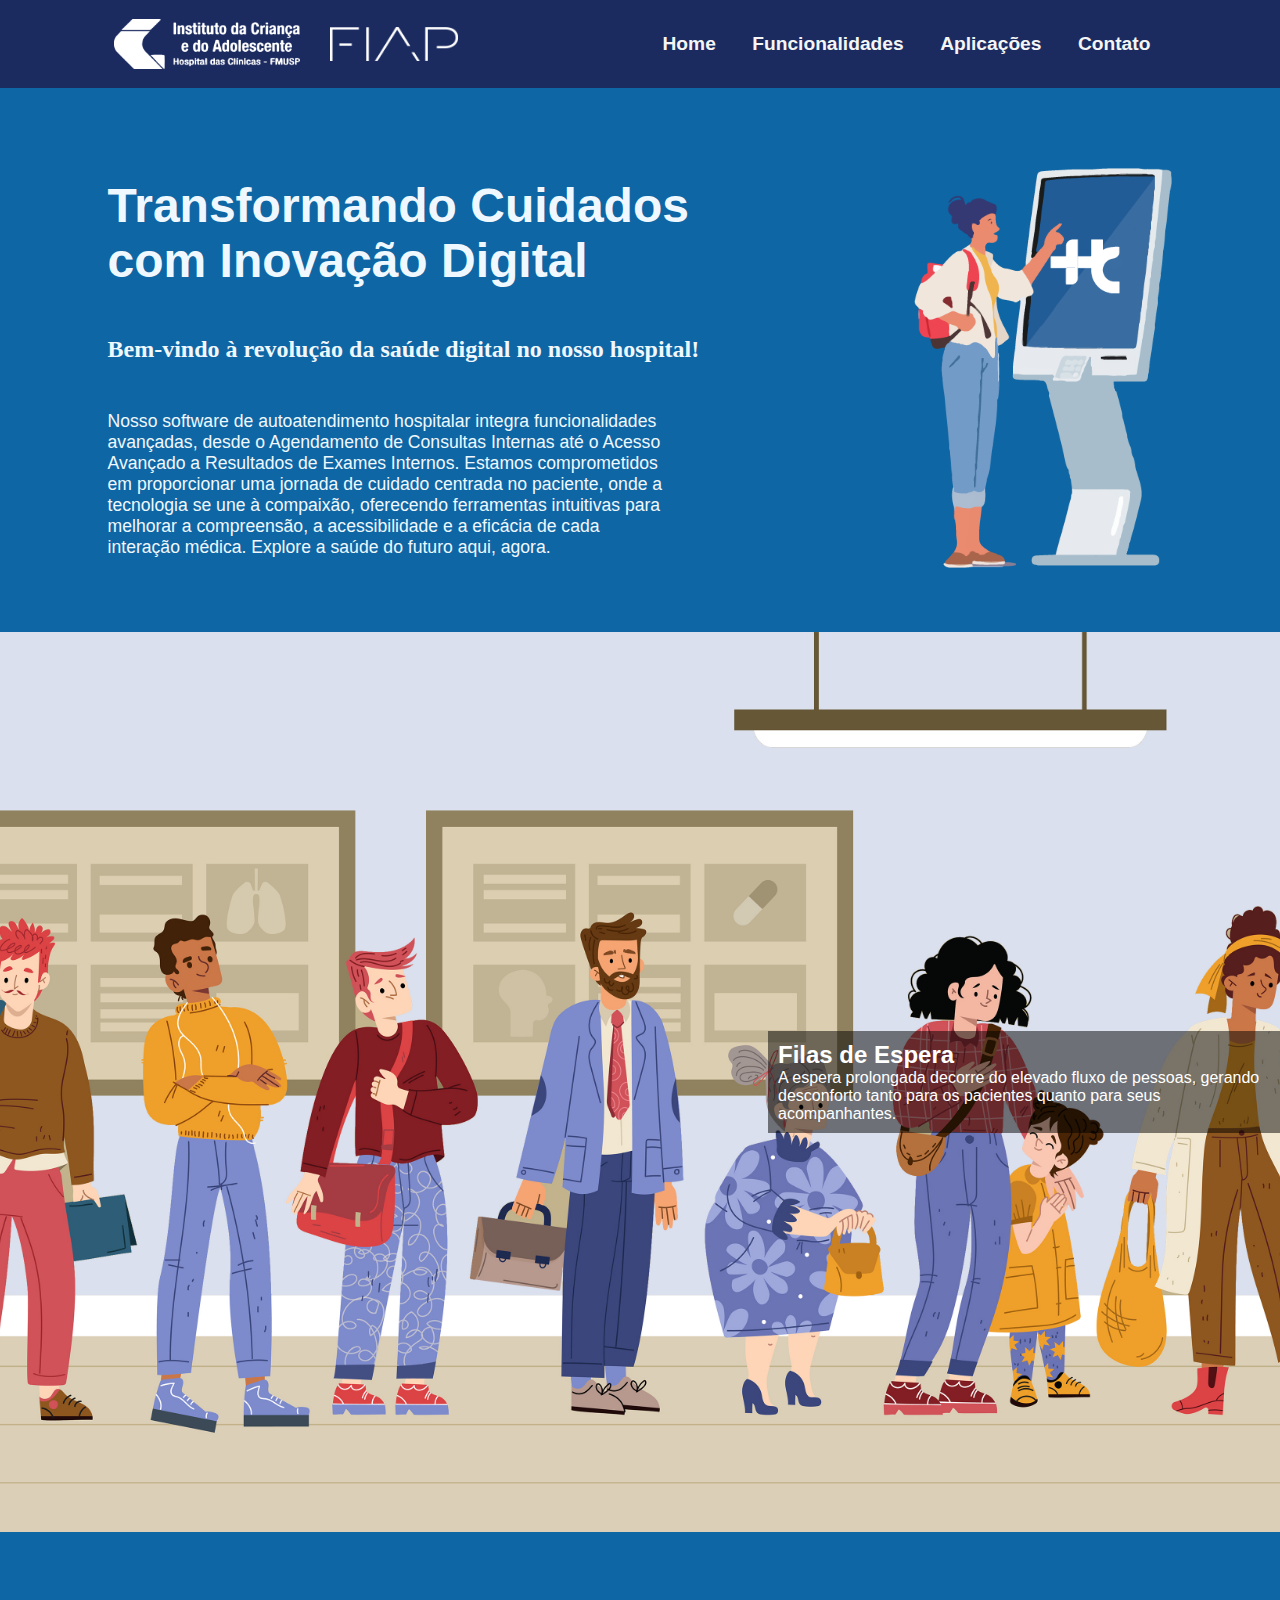
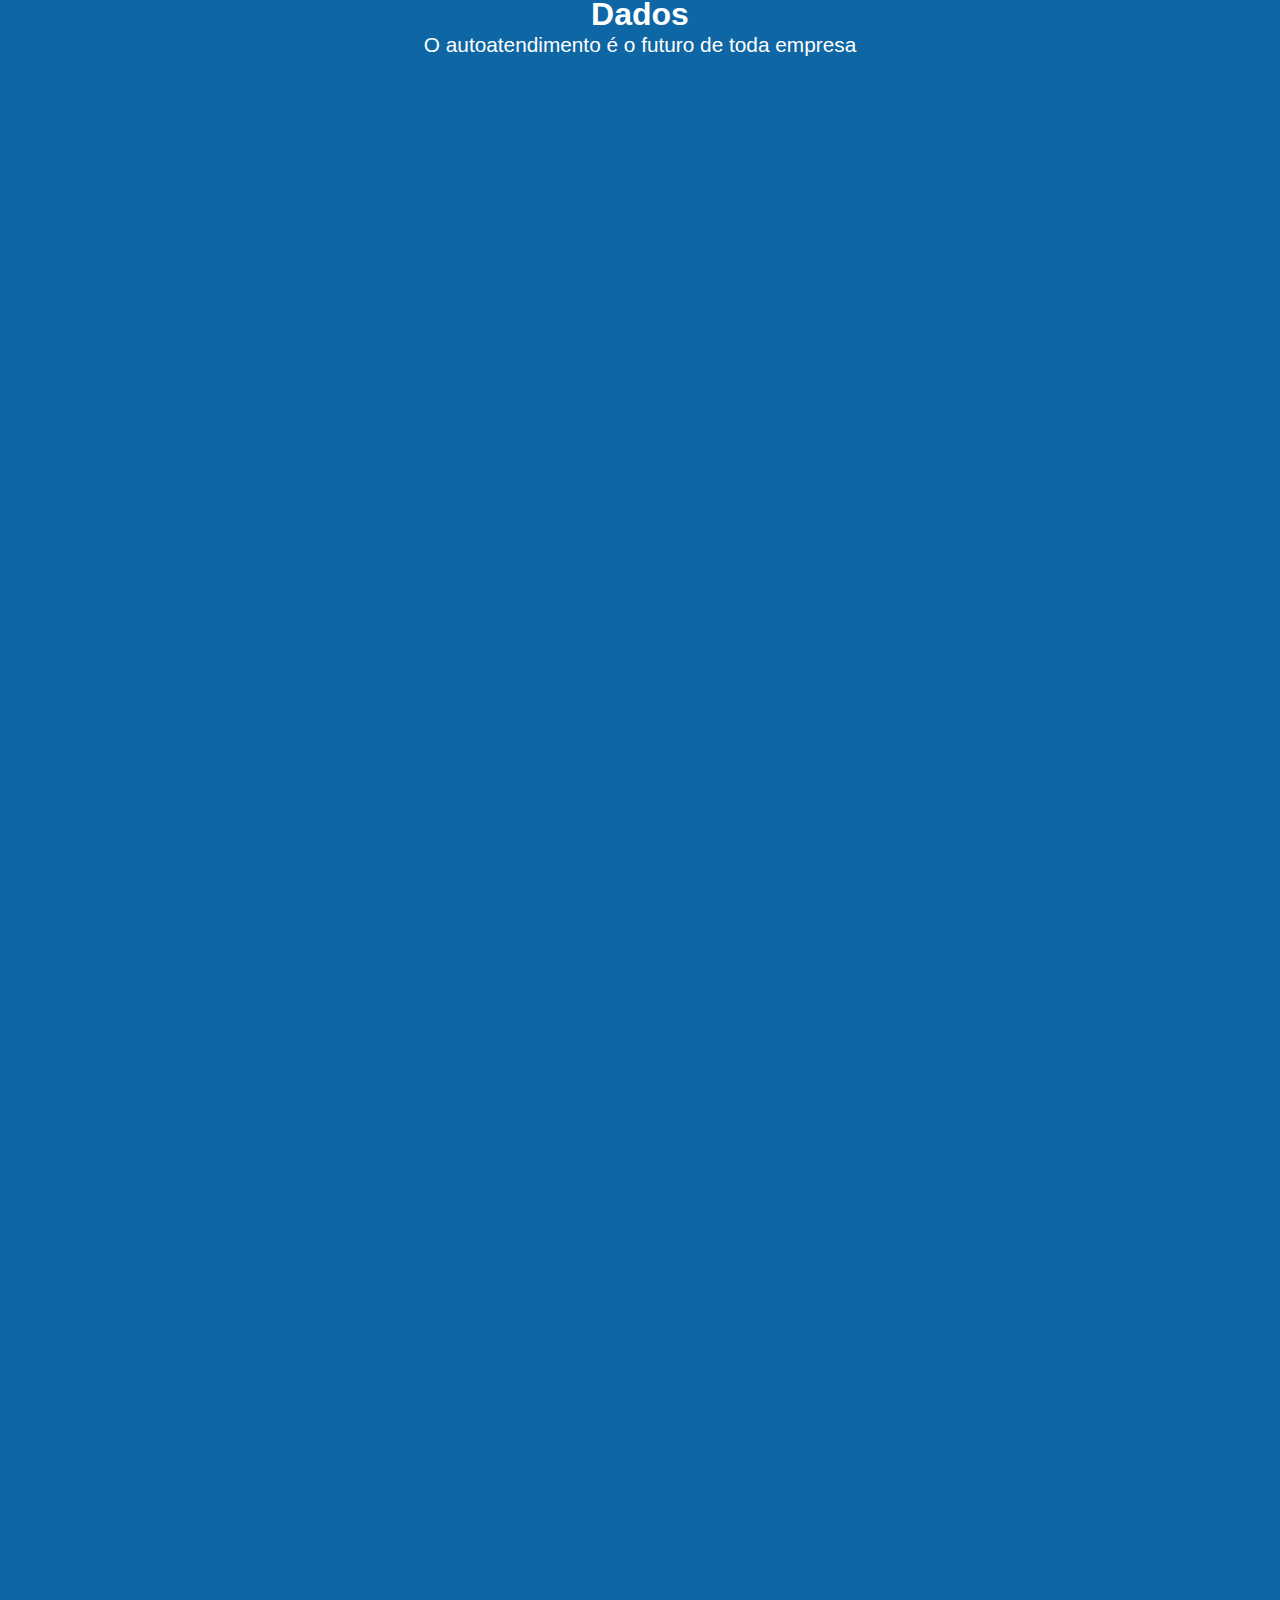
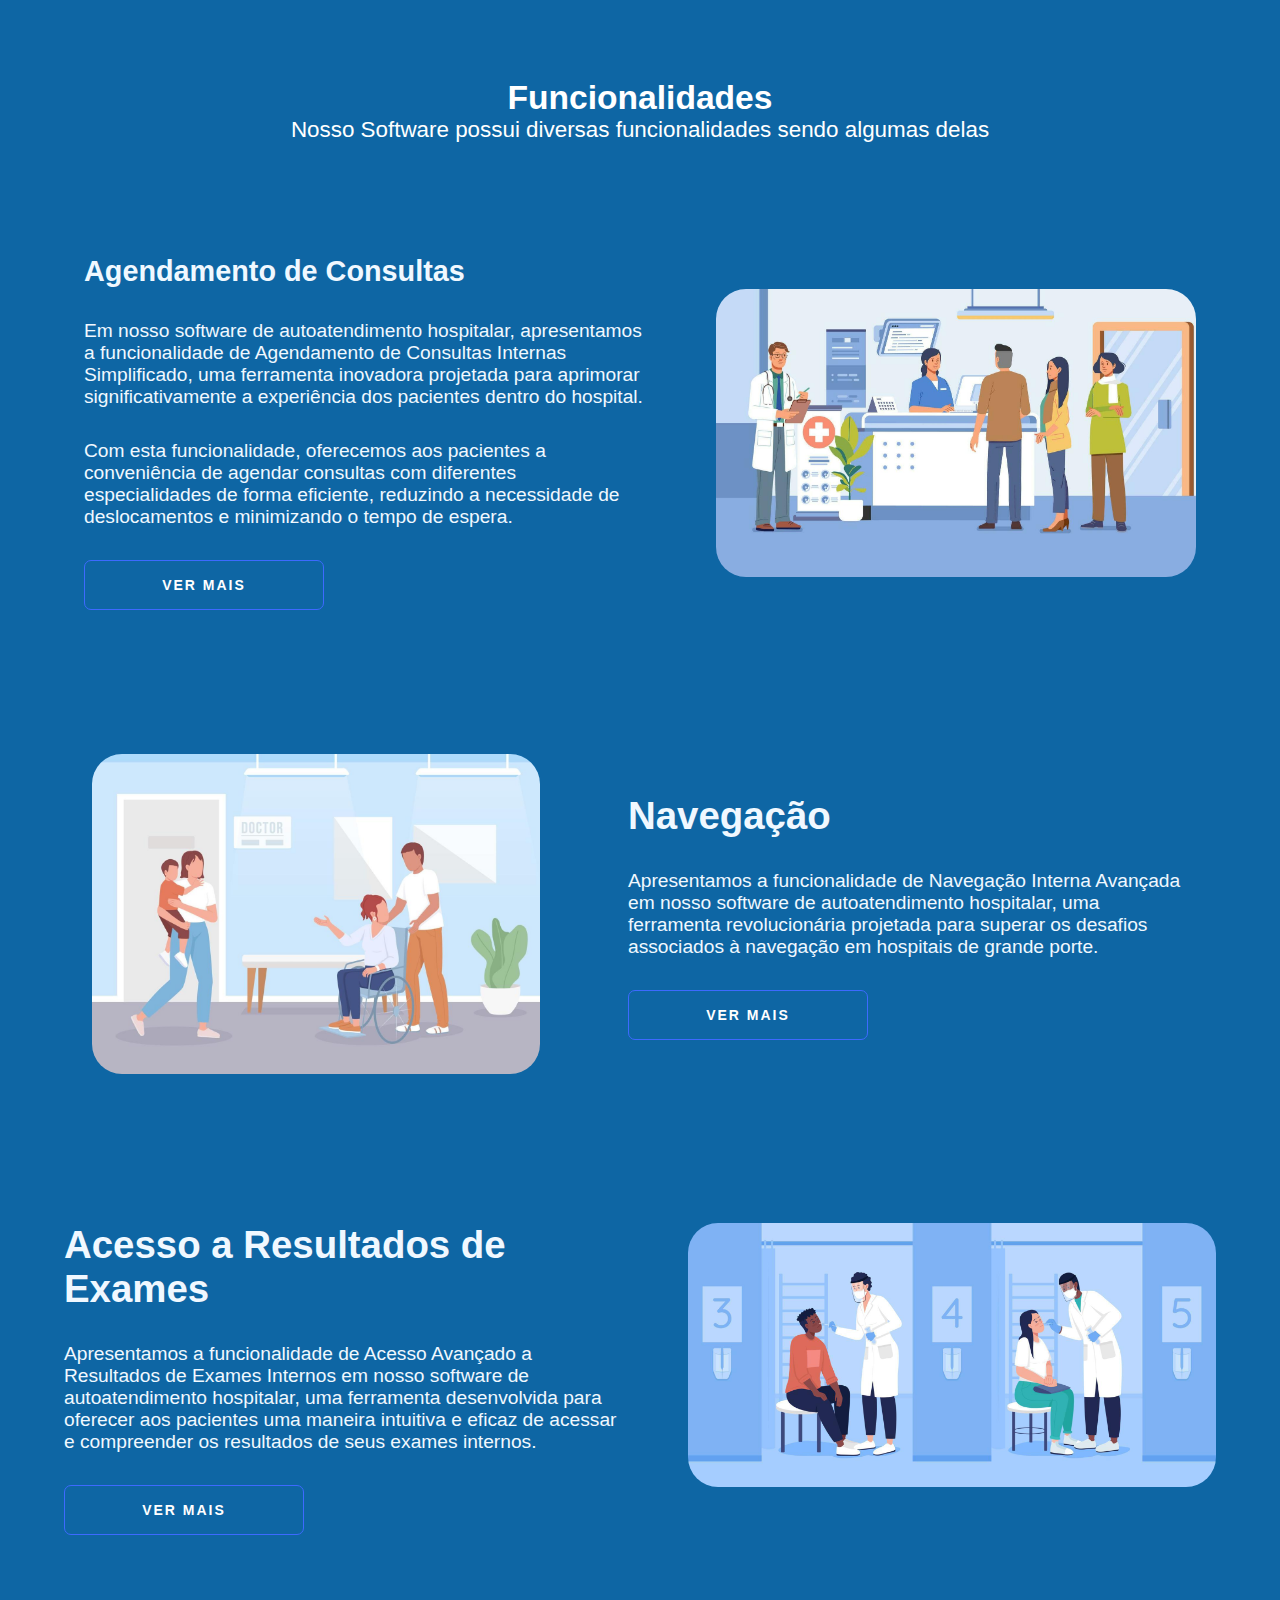
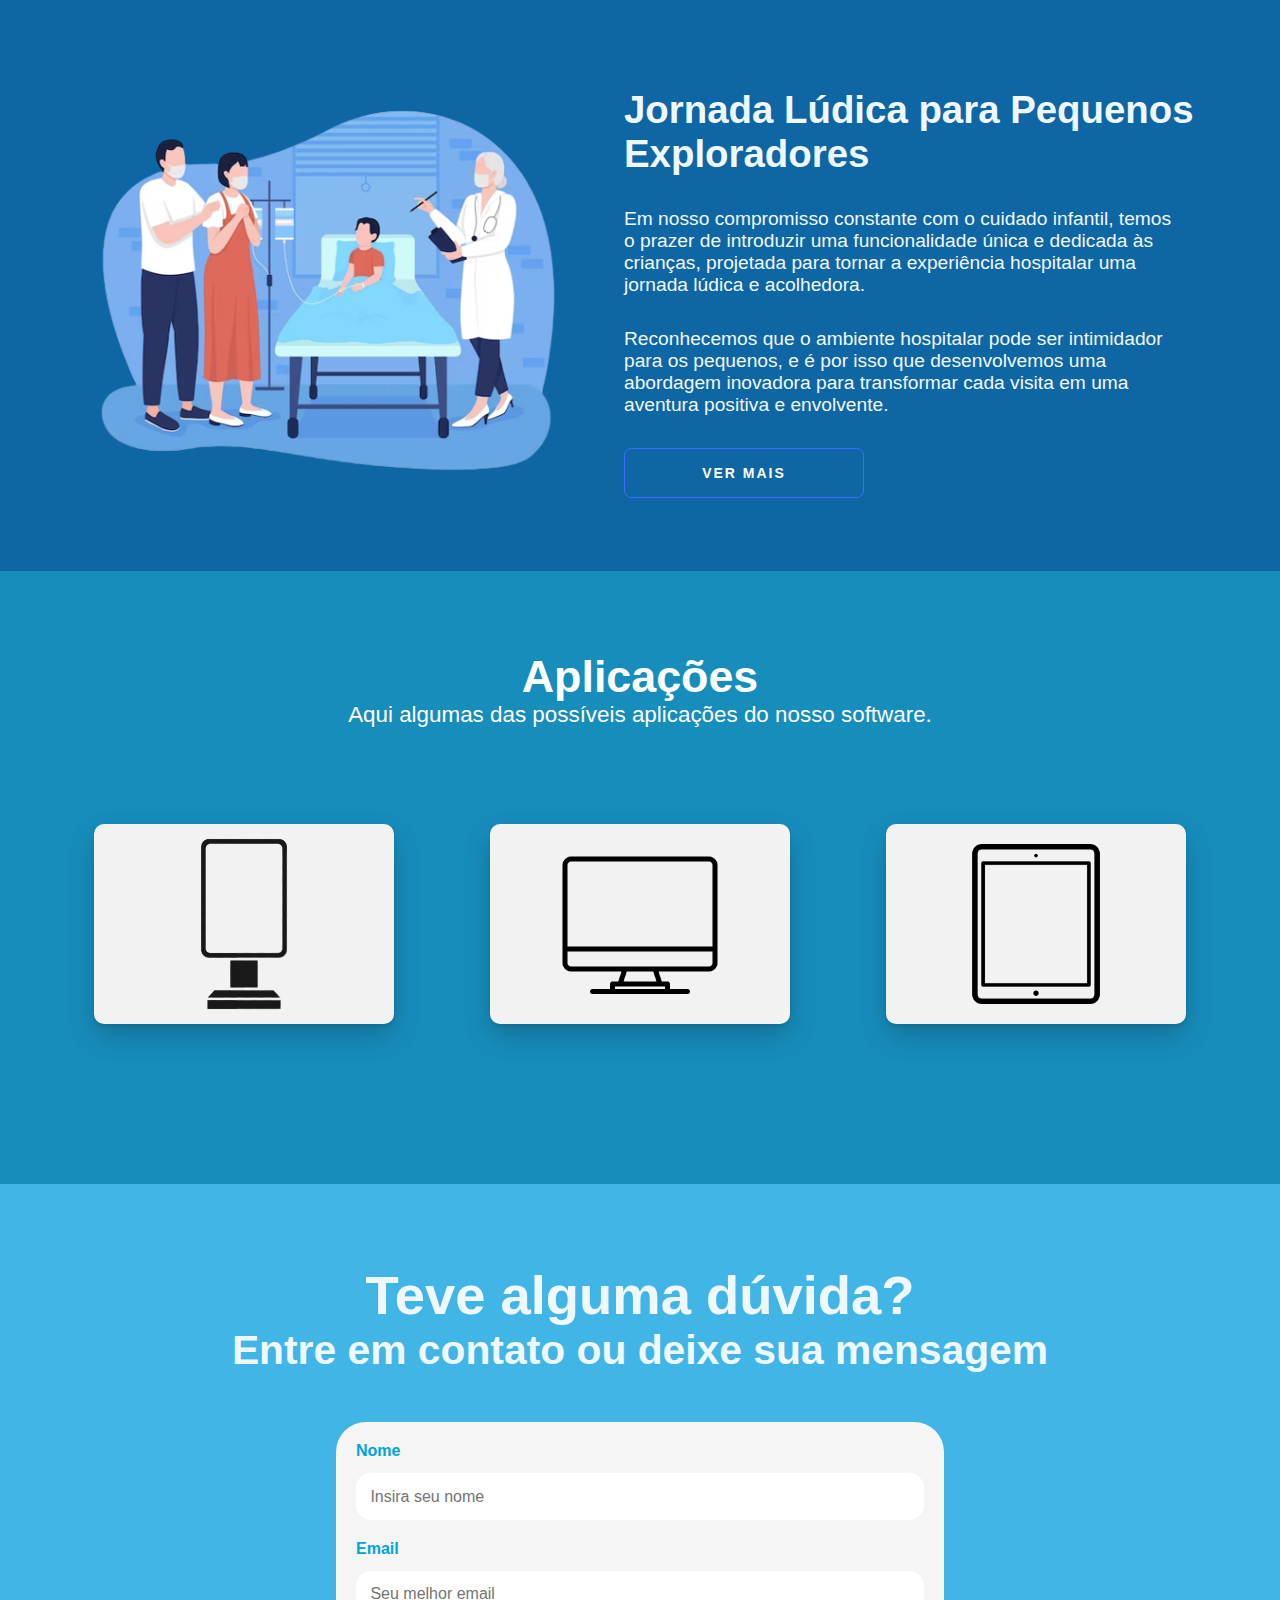
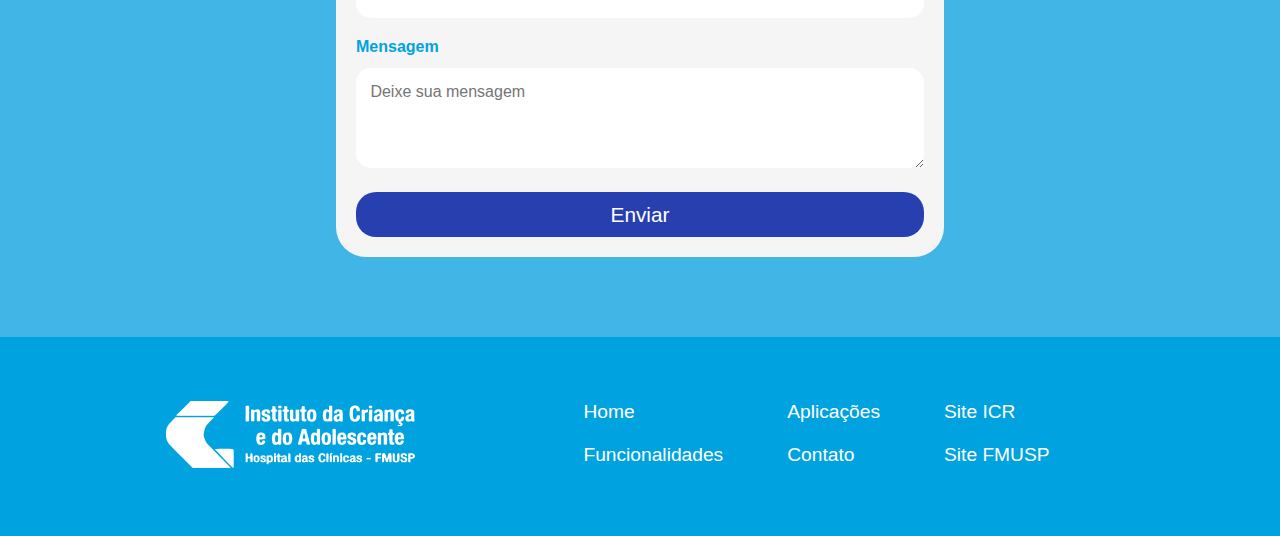
==== index.html @ e97139d5 "Feat: Landing page complete" ====
<!DOCTYPE html>
<html lang="en">
<head>
    <meta charset="UTF-8">
    <meta name="viewport" content="width=device-width, initial-scale=1.0">
    <link rel="stylesheet" href="./style.css">
    <title>Hospital das Clinicas</title>
    <link rel="icon" type="img/x-icon" href="./index-galery/icon.png">
</head>
<body>
    <nav>
        <div id="logos">
            <img src="./index-galery/logo icr.png" alt="logo" id="logo">
            <img src="./index-galery/FIAP-WHITE-1.png" alt="logo" id="fiap">
        </div>
        
        <div id="menu">
            <a href="#project">Home</a>
            <a href="#funcionalidades">Funcionalidades</a>
            <a href="#aplicações">Aplicações</a>
            <a href="#tittle-form">Contato</a>
        </div>
    </nav>
    
    <main>
        <section id="project">
            <img src="./index-galery/TOTEM (1).png" alt="totem" id="totem">
            <div id="text">
                <h1>Transformando Cuidados <br> com Inovação Digital</h1>
                <h2>Bem-vindo à revolução da saúde digital no nosso hospital! </h2>
                <p>Nosso software de autoatendimento hospitalar integra funcionalidades avançadas, desde o Agendamento de Consultas Internas até o Acesso Avançado a Resultados de Exames Internos. Estamos comprometidos em proporcionar uma jornada de cuidado centrada no paciente, onde a tecnologia se une à compaixão, oferecendo ferramentas intuitivas para melhorar a compreensão, a acessibilidade e a eficácia de cada interação médica. Explore a saúde do futuro aqui, agora.</p>
            </div>   
    </section>
    </main> 
    <section id="carousel" class="carousel">
        <div class="slide active">
            <img src="./index-galery/image1.jpg" alt="Imagem 1">
            <div class="caption">
                <h2>Filas de Espera</h2>
                <p>
                    A espera prolongada decorre do elevado fluxo de pessoas, 
                    gerando desconforto tanto para os pacientes quanto para seus acompanhantes.
                </p>
            </div>
        </div>
        <div class="slide">
            <img src="./index-galery/image2.jpg" alt="Imagem 2">
            <div class="caption">
                <h2>Pacientes Perdidos</h2>
                <p>
                    Pacientes e seus acompanhantes frequentemente se 
                    veem envolvidos em um verdadeiro labirinto.
                </p>
            </div>
        </div>
        <div class="slide">
            <img src="./index-galery/image3.jpg" alt="Imagem 3">
            <div class="caption">
                <h2>Pacientes Assustados</h2>
                <p>
                    Os pacientes estão frequentemente assustados pela
                    falta de informações sobre procedimentos médicos.
                </p>
            </div>
        </div>
    </section>
    <section id="data">
        <div id="title-data">
            <h2>Dados</h2>
            <h3>O autoatendimento é o futuro de toda empresa</h3>
        </div>
        <div class="data-content show">
            <img src="./index-galery/self-service.gif" alt="autoatendimento">
            <div class="data-text">
                <h3>69% das pessoas já utilizam o autoatendimento</h3>
                <p>
                    A <span><a href="https://www.zebra.com/content/dam/zebra_dam/pt_br/reports/vision-study/retail-shopper-report-vision-study-2023-pt-br.pdf">
                    15ª Pesquisa Global Anual de Consumidores</a></span> – realizada pela Zebra 
                    Technologies Corporation – revelou que  69% dos consumidores afirmam 
                    já ter utilizado  ferramentas de autoatendimento.
                </p>
            </div>
        </div>
        <div class="data-content show">
            <div class="data-text">
                <h3>7 em cada 10 consumidores preferem</h3>
                <p>
                    O mesmo estudo mostrou também que 7 em cada 10 
                    consumidores ficam mais satisfeitos com os colaboradores 
                    de uma loja quando têm a oportunidade de fazer o autoatendimento.
                </p>
            </div>
            <img src="./index-galery/satisfied-costumer.gif" alt="cliente satisfeito">
        </div>
        <div class="data-content show">
            <img src="./index-galery/saving-money.gif" alt="Hospital">
            <div class="data-text">
                <h3>Reduz custos </h3>
                <p>
                    De acordo com a <span><a href="https://www.gartner.com/en/newsroom/press-releases/2019-09-25-gartner-says-only-9--of-customers-report-solving-thei">
                    Gartner</a></span>, o contato com um atendente custa, em média, 8 dólares. 
                    Já o do autoatendimento apresenta um valor de 10 centavos por contato. 
                </p>
            </div>
        </div>
    </section>
    <section id="funcionalidades">
        <div id="tittle-func">
            <h2>Funcionalidades</h2>
            <p>Nosso Software possui diversas funcionalidades sendo algumas delas</p>
        </div>

        <div id="all-func">

            <div class="funcs">
                <div class="atendimento" id="section1">
                    <h3>Agendamento de Consultas</h3>
                    <p>Em nosso software de autoatendimento hospitalar, apresentamos a funcionalidade de Agendamento de Consultas Internas Simplificado, uma ferramenta inovadora projetada para aprimorar significativamente a experiência dos pacientes dentro do hospital. </p>
                    <p>Com esta funcionalidade, oferecemos aos pacientes a conveniência de agendar consultas com diferentes especialidades de forma eficiente, reduzindo a necessidade de deslocamentos e minimizando o tempo de espera.</p>

                    <button id="verMais" onclick="toggleContent('section1')">Ver Mais</button>
                    <button id="voltarBtn" onclick="voltar('section1')" style="display: none;">Voltar</button>
                </div>
            
                <div id="initial-content1">
                    <img id="fila" src="./index-galery/32051411-hospital-fila-clinica-recepcao-esperando-quarto-medico-escritorio-enfermeira-recepcionista-medico-adulto-paciente-saude-ilustracao-vetor.jpg" alt="">
                </div>
                <div id="more-content1" style="display: none;">
                    <h1 class="pad">Detalhes</h1>
                    <ul id="more">
                        <li>Praticidade no Registro <br> Elimine a papelada tradicional com um processo de agendamento completamente digital. Os pacientes podem preencher formulários, atualizar informações pessoais e fornecer detalhes essenciais de forma rápida e segura.</li>
                        <li>Eficiência Operacional <br> Reduza o tempo de espera e otimize o fluxo de pacientes dentro do hospital, garantindo uma distribuição equitativa dos recursos médicos.</li>
                        <li>Personalização do Atendimento <br> Permita que os profissionais de saúde personalizem as consultas com base nas informações disponíveis no prontuário eletrônico, garantindo um cuidado mais preciso e adequado às necessidades específicas de cada paciente.</li>
                    </ul>
                </div>
            </div>
            
            <div class="funcs1">
                
                <div class="atendimento" id="section2">
                    <h1>Navegação</h1>
                    <p>Apresentamos a funcionalidade de Navegação Interna Avançada em nosso software de autoatendimento hospitalar, uma ferramenta revolucionária projetada para superar os desafios associados à navegação em hospitais de grande porte.</p>
                   
                    <button id="verMais" onclick="toggleContent('section2')">Ver Mais</button>
                    <button id="voltarBtn" onclick="voltar('section2')" style="display: none;">Voltar</button>
                </div>
                <div id="initial-content2">
                    <img id="navee" src="./index-galery/corredor.jpg" alt="">
                </div>
                    
                
                <div id="more-content2" style="display: none;">
                    <h1 class="pad">Detalhes</h1>
                    <ul id="more">
                        <li>Mapa Interno Interativo <br> Integrando um mapa interno diretamente no software, oferecemos aos pacientes uma visão detalhada da estrutura do hospital, destacando departamentos, áreas de interesse e pontos de referência.</li>
                        <li>Navegação Passo a Passo <br> Capacitamos os pacientes a receberem direções passo a passo para seus destinos desejados, proporcionando uma navegação fácil e intuitiva.</li>
                        <li>Códigos QR Personalizados <br> Integramos códigos QR estrategicamente colocados em áreas-chave, permitindo que os pacientes escaneiem e recebam informações detalhadas sobre o local e direções precisas para seus destinos.</li>
                    </ul>
                    
                </div>
            </div>
            

            <div class="funcs">
                <div class="atendimento" id="section3">
                    <h1>Acesso a Resultados de Exames</h1>
                    <p>Apresentamos a funcionalidade de Acesso Avançado a Resultados de Exames Internos em nosso software de autoatendimento hospitalar, uma ferramenta desenvolvida para oferecer aos pacientes uma maneira intuitiva e eficaz de acessar e compreender os resultados de seus exames internos. </p>
                 
                    <button id="verMais" onclick="toggleContent('section3')">Ver Mais</button>
                    <button id="voltarBtn" onclick="voltar('section3')" style="display: none;">Voltar</button>
                </div>
            
                <div id="initial-content3">
                    <img id="nave" src="./index-galery/exames.jpg" alt="">
                </div>
                <div id="more-content3" style="display: none;">
                    <h1 class="pad">Detalhes</h1>
                    <ul id="more">
                        <li>Visualização Gráfica Detalhada <br> Proporcionamos uma visualização gráfica detalhada dos resultados dos exames, tornando as informações complexas mais acessíveis e compreensíveis para os pacientes.</li>
                        <li>Comparação de Resultados Anteriores <br> Implementamos uma funcionalidade que permite aos pacientes comparar os resultados atuais com exames anteriores, oferecendo insights sobre a evolução de sua condição de saúde ao longo do tempo.</li>
                        <li>Integração com Prontuário Eletrônico <br> Integramos diretamente com o prontuário eletrônico, garantindo um acesso harmonioso e completo ao histórico de saúde do paciente durante a análise dos resultados.</li>
                    </ul>
                </div>
            </div>
            <div class="funcs1">
                
                <div class="atendimento" id="section4">
                    <h1>Jornada Lúdica para Pequenos Exploradores   </h1>
                    <p>Em nosso compromisso constante com o cuidado infantil, temos o prazer de introduzir uma funcionalidade única e dedicada às crianças, projetada para tornar a experiência hospitalar uma jornada lúdica e acolhedora. </p>
                    <p> Reconhecemos que o ambiente hospitalar pode ser intimidador para os pequenos, e é por isso que desenvolvemos uma abordagem inovadora para transformar cada visita em uma aventura positiva e envolvente.</p>
                   
                    <button id="verMais" onclick="toggleContent('section4')">Ver Mais</button>
                    <button id="voltarBtn" onclick="voltar('section4')" style="display: none;">Voltar</button>
                </div>
                <div id="initial-content2">
                    <img id="nave" src="./index-galery/image-removebg-preview (8).png" alt="">
                </div>
                    
                
                <div id="more-content4" style="display: none;">
                    <h1 class="pad">Detalhes</h1>
                    <ul id="more">
                        <li>Interface Colorida e Amigável <br> Nossa interface digital é cuidadosamente projetada com cores vibrantes, gráficos atraentes e personagens amigáveis, criando um ambiente visualmente estimulante e amigável para as crianças.</li>
                        <li>Exploração Virtual do Hospital <br> Incentivamos a curiosidade das crianças através de uma funcionalidade que permite explorar virtualmente o hospital, conhecendo os diferentes setores de maneira educativa e divertida.</li>
                        <li>Educação sobre Saúde de Forma Divertida <br> Integrando jogos educativos e vídeos interativos, buscamos tornar a aprendizagem sobre saúde uma experiência envolvente e acessível, adaptada ao entendimento infantil.</li>
                    </ul>
                </div>
            </div>
        </div>   
    </section>

    <section id="aplicações">
        <div id="tittle-func">
            <h1>Aplicações</h1>
            <p>Aqui algumas das possíveis aplicações do nosso software.</p>
        </div>
        <div id="all-cards">
            <div class="card">
                <img src="./index-galery/n-removebg-preview (1).png" alt="">
                <div class="card__content">
                  <p class="card__title">Totens Interativos</p>
                  <p class="card__description">Totens interativos posicionados estrategicamente oferecem uma entrada fácil às funcionalidades do nosso software. Os pacientes podem realizar o check-in digital, obter informações gerais sobre o hospital e navegar intuitivamente por mapas internos.</p>
                </div>
            </div>
            <div class="card">
                <img id="desk" src="./index-galery/3381949.png" alt="">
                <div class="card__content">
                  <p class="card__title">Desktops</p>
                  <p class="card__description">Em nosso compromisso em aprimorar a experiência hospitalar, Inovamos ao possibilitar que pacientes acessem e compreendam instantaneamente resultados de exames por meio de desktops estrategicamente posicionados. </p>
                </div>
            </div>
            <div class="card">
                <img id="cell" src="./index-galery/tablet.png" alt="">
                <div class="card__content">
                  <p class="card__title">Tablets</p>
                  <p class="card__description">Em nossa abordagem inovadora para criar uma jornada acolhedora para as crianças, introduzimos tablets em consultas e quartos hospitalares. Esses tablets oferecem experiências interativas, transformando a estadia hospitalar em uma jornada lúdica e personalizada.</p>
                </div>
            </div>
    </section>

    <section id="form">
        <div id="tittle-form">
            <h1>Teve alguma dúvida?</h1>
            <h2>Entre em contato ou deixe sua mensagem</h2>
            
        </div>
        
        <form class="forms">
            </div>
            <div class="form-group">
              <label class="form-label" for="name">Nome</label>
              <input id="name" required="" placeholder="Insira seu nome" class="form-input" type="text">
            </div>

            <div class="form-group">
              <label class="form-label" for="email">Email</label>
              <input id="email" required="" placeholder="Seu melhor email" class="form-input" name="email" id="email" type="email">
            </div>

            <div class="form-group">
              <label class="form-label" for="message">Mensagem</label>
              <textarea required="" placeholder="Deixe sua mensagem" class="form-input" name="message" id="message"></textarea>
            </div>

            <button class="form-button" type="submit">Enviar</button>

          </form>
    </section>
    <footer>
        <div id="info-footer">
            <div id="img-footer">
                <img src="./index-galery/logo icr.png" alt="img-footer">
            </div>
                <div id="links">
                    <div class="list">
                        <a href="#project">Home</a>
                        <a href="#funcionalidades">Funcionalidades</a>
                    </div>
                    <div class="list">
                        <a href="#aplicações">Aplicações</a>
                        <a href="#form">Contato</a>
                    </div>
                    <div class="list">
                        <ul>
                            <li id="icr" class="link">Site ICR</li>
                            <li id="fmusp" class="link">Site FMUSP</li>
                        </ul>    
                    </div>
                </div>
        </div>
    </footer>
    <script src="./script.js"></script>
</body>
</html>
---- style.css ----
@import url('https://fonts.cdnfonts.com/css/ff-unit-pro');
@import url('https://fonts.googleapis.com/css2?family=Michroma&family=Montserrat:wght@300;400;500;600;700&display=swap');

* {
    padding: 0;
    margin: 0;
    box-sizing: border-box;
  }

  html{
    scroll-behavior: smooth;
  }

  nav{
    font-family:'FF Unit Slab Pro', sans-serif;
    font-weight: 700;
    color: #fff ;

    display: flex;
    justify-content: space-around;
    align-items: center;
    padding: 1.2rem;
    background-color: #1b2b60;
}


#logos{
    display: flex;
    align-items: center;
    gap: 1.5rem;
}

#logo{
    width: 12rem;
}
#fiap{
    width: 8rem;
}


nav a{
  font-size: 1.2rem;
  padding: 0 1rem 0 1rem;
  color: #f5f5f5;
  text-decoration: none;
}

#project{
    background-color: rgb(14, 102, 164);
    display: flex;
    flex-direction: row-reverse;
    align-items: center;
    justify-content: space-around;
    padding-top: 5rem;
    padding-bottom: 4rem;
}

#totem{
    height: 25rem;
}

div#text{
    display: flex;
    flex-direction: column;
    gap: 3rem;
    color: aliceblue;
    
}
div#text h1{
    font-size: 3rem;
    font-family:'FF Unit Slab Pro', sans-serif;
}

div#text p{
    width: 35rem;
    font-family:'FF Unit Pro', sans-serif;
    font-size: 1.1rem;

}






#data{
  display: flex;
  flex-direction: column;
  padding: 4rem;
  gap: 3rem;
  background-color: rgb(14, 102, 164);
  color: #fff;
  overflow: hidden;
}

#data h2{
  font-family:'FF Unit Slab Pro', sans-serif;
  font-size: 2rem;
  text-align: center;
}

div#title-data h3{
  font-family:'FF Unit Slab Pro', sans-serif;
  font-weight: 500;
  font-size: 1.3rem;
  text-align: center;
}

.data-content{
  display: flex;
  flex-direction: row;
  transform: translateX(200%);
  transition: transform 0.5s ease;
}

.data-content:nth-of-type(even){
  transform: translateX(-200%);
}

.data-content.show{
  transform: translateX(0);
}

.data-text{
  display: flex;
  flex-direction: column;
  justify-content: center;
  gap: 2rem;
  padding: 1.2rem;
}

.data-text a{
  color: #fff;
}

.data-text h3{
  font-size: 1.5rem;
  font-family: 'FF Unit Slab Pro', sans-serif;
}

.data-text p{
  font-size: 1.2rem;
  font-family: 'FF Unit Slab Pro', sans-serif;
}

.data-content img{
  height: 50vh;
  object-fit: cover;
  border-radius: 20px;
  box-shadow: rgba(50, 50, 93, 0.25) 0px 13px 27px -5px, rgba(0, 0, 0, 0.3) 0px 8px 16px -8px;
}

div.atendimento h3{
  font-size: 1.8rem;
}

.carousel {
  position: relative;
  width: 100%;
  height: 100vh;
  overflow: hidden;
}

.carousel .slide {
  position: absolute;
  width: 100%;
  height: 100%;
  opacity: 0;
  transition: opacity 1s ease-in-out;
}

.carousel .slide.active {
  opacity: 1;
}

.carousel .slide img {
  width: 100vw;
  height: 100vh;
  object-fit: cover;
}

.carousel .slide .caption {
  position: absolute;
  font-family:'FF Unit Slab Pro', sans-serif;
  right: 0;
  top: 50%;
  transform: translateY(-50%);
  background: rgba(0, 0, 0, 0.5);
  color: white;
  padding: 10px;
  width: 40vw;
  text-align: left;
}

.carousel .slide .caption h1 {
  font-size: 2em;
}

.carousel .slide .caption p {
  font-size: 1em;
}






section#funcionalidades{
  padding-top: 4rem;
  padding-bottom: 7rem;
  padding: 4rem;
  background-color: rgb(14, 102, 164);
  display: flex;
  flex-direction: column;
  gap: 7rem;
}

div#initial-content1{
  display: flex;
  flex-direction: column;
  justify-content: center;
}
img#fila{
  width: 30rem;
  border-radius: 30px;
}

img#nave{
  width: 33rem;
  border-radius: 30px;
}

img#navee{
  width: 28rem;
  border-radius: 30px;
}


div#all-func{
  display: flex;
  flex-direction: column;
  gap: 9rem;
}
div#tittle-func{
  text-align: center;
  font-size: 1.4rem;
  color: #ffffff;
  font-family:'FF Unit Slab Pro', sans-serif;
}
div.funcs p{
  width: 35rem;
}

div.funcs1 p{
  width: 35rem;
}

div.funcs1{
  display: flex;
  flex-direction: row-reverse;
  justify-content: space-around;
  gap: 2rem;
  font-family:'FF Unit Slab Pro', sans-serif;
  font-size: 1.2rem;
}
div.funcs{
  display: flex;
  justify-content: space-around;
  gap: 2rem;
  font-family:'FF Unit Slab Pro', sans-serif;
  font-size: 1.2rem;
}

div.atendimento{
  display: flex;
  flex-direction: column;
  gap: 2rem;
  color: aliceblue;
  justify-content: center;
}

div.atendimento h3{
  font-size: 1.8rem;
}

div#more-content{
  color: #E1E1E1;
  font-size: 0.95rem;
  width: 35rem;
}

.pad{
  padding-bottom: 2rem;
  color: aliceblue;
}

ul#more{
display: flex;
flex-direction: column;
gap: 2rem;
color: aliceblue;
width: 40rem;
}

button#verMais, button#voltarBtn{
padding: 1rem 1.5rem;
width: 15rem;
border-radius: 7px;
border: 1px solid rgb(61, 106, 255);
font-size: 14px;
text-transform: uppercase;
font-weight: 600;
letter-spacing: 2px;
background: transparent;
color: #fff;
overflow: hidden;
box-shadow: 0 0 0 0 transparent;
-webkit-transition: all 0.2s ease-in;
-moz-transition: all 0.2s ease-in;
transition: all 0.2s ease-in;
cursor: pointer;
}

button#verMais:hover, button#voltarBtn:hover {
background: rgb(61, 106, 255);
box-shadow: 0 0 30px 5px rgba(0, 142, 236, 0.815);
-webkit-transition: all 0.2s ease-out;
-moz-transition: all 0.2s ease-out;
transition: all 0.2s ease-out;
}




  






  section#aplicações{
    background-color: #178dbc;
    display: flex;
    flex-direction: column;
    gap: 6rem;
    padding-top: 5rem;
    padding-bottom: 10rem;
  }

  div#all-cards{
    display: flex;
    justify-content: center;
    gap: 6rem;
  }
  
  .card {
    position: relative;
    width: 300px;
    height: 200px;
    background-color: #f2f2f2;
    border-radius: 10px;
    display: flex;
    align-items: center;
    justify-content: center;
    overflow: hidden;
    perspective: 1000px;
    box-shadow: 0 0 0 5px #ffffff80;
    transition: all 0.6s cubic-bezier(0.175, 0.885, 0.32, 1.275);
    box-shadow: rgba(0, 0, 0, 0.2) 0px 12px 28px 0px, rgba(0, 0, 0, 0.1) 0px 2px 4px 0px, rgba(255, 255, 255, 0.05) 0px 0px 0px 1px inset;
  }
  
  .card img{
    width: 17rem;
    fill: #333;
    transition: all 0.6s cubic-bezier(0.175, 0.885, 0.32, 1.275);
  }

  img#desk{
    width: 10rem;
  }

  img#cell{
    width: 10rem;
  }
  
  .card:hover {
    transform: scale(1.05);
    box-shadow: 0 8px 16px rgba(255, 255, 255, 0.2);
  }
  
  .card__content {
    position: absolute;
    top: 0;
    left: 0;
    width: 100%;
    height: 100%;
    padding: 20px;
    box-sizing: border-box;
    background-color: #f2f2f2;
    transform: rotateX(-90deg);
    transform-origin: bottom;
    transition: all 0.6s cubic-bezier(0.175, 0.885, 0.32, 1.275);
  }
  
  .card:hover .card__content {
    transform: rotateX(0deg);
  }
  
  .card__title {
    margin: 0;
    font-size: 24px;
    color: #333;
    font-weight: 700;
  }
  
  .card:hover img {
    scale: 0;
  }
  
  .card__description {
    margin: 10px 0 0;
    font-size: 14px;
    color: #777;
    line-height: 1.4;
  }
  





  section#form{
    padding: 5rem;
    display: flex;
    flex-direction: column;
    align-items: center;
    justify-content: center;
    background-color: #41b6e6;
    gap: 3rem;
  }

    img#img-form{
        width: 24rem;
    }

  #tittle-form{
    display: flex;
    font-size: 1.7rem;
    flex-direction: column;
    font-family:'FF Unit Slab Pro', sans-serif;
    text-align: center;
    color: aliceblue;
  }

  .forms {
    width: 38rem; 
    padding: 1.25rem; 
    background-color: #f5f5f5;
    border-radius: 30px; 
  }
  
  .form-group {
    margin-bottom: 1.25rem; 
  }
  
  .form-label {
    display: block;
    font-weight: bold;
    padding-bottom: 0.8rem;
    color: #00A3E0;
    font-family:'FF Unit Slab Pro', sans-serif;
  }
  
  .form-input {
    width: 100%;
    padding: 0.9rem; 
    border: none;
    font-size: 1rem;
    font-family:'FF Unit Slab Pro', sans-serif;
    background-color: #fff;
    color: #333;
    border-radius: 15px; 
  }
  
  textarea.form-input {
    height: 6.25rem; 
  }
  
  .form-button {
    display: block;
    width: 100%;
    padding: 0.65rem; 
    background-color: #283fb0;
    color: #fff;
    border: none;
    border-radius: 20px; 
    cursor: pointer;
    font-size: 1.3rem;
    transition: .9s;
  }
  
  .form-button:hover {
    box-shadow: inset 0 -100px 0 0 #130348;
  }









  div#info-footer{
    display: flex;
    justify-content: space-around;
    gap: 10rem;
}

div#links{
    display: flex;
    gap: 4rem;
    padding-right: 4rem;
}

div.list{
    display: flex;
    flex-direction: column;
    gap: 1.3rem;
}

div.list ul{
  display: flex;
  flex-direction: column;
  gap: 1.3rem;
}

div.list a, li{
    display: flex;
    flex-direction: column;
    gap: 1.3rem;
    text-decoration: none;
}

.link{
    cursor: pointer;
}

footer{
  background-color: #00A3E0;
  padding: 4rem;
  display: flex;
  align-items: center;
  justify-content: space-evenly;
}


footer a, li{
  font-family:'FF Unit Slab Pro', sans-serif;
  color: #ffffff;
  font-weight: 500;
  font-size: 1.2rem;
  list-style: none;
}
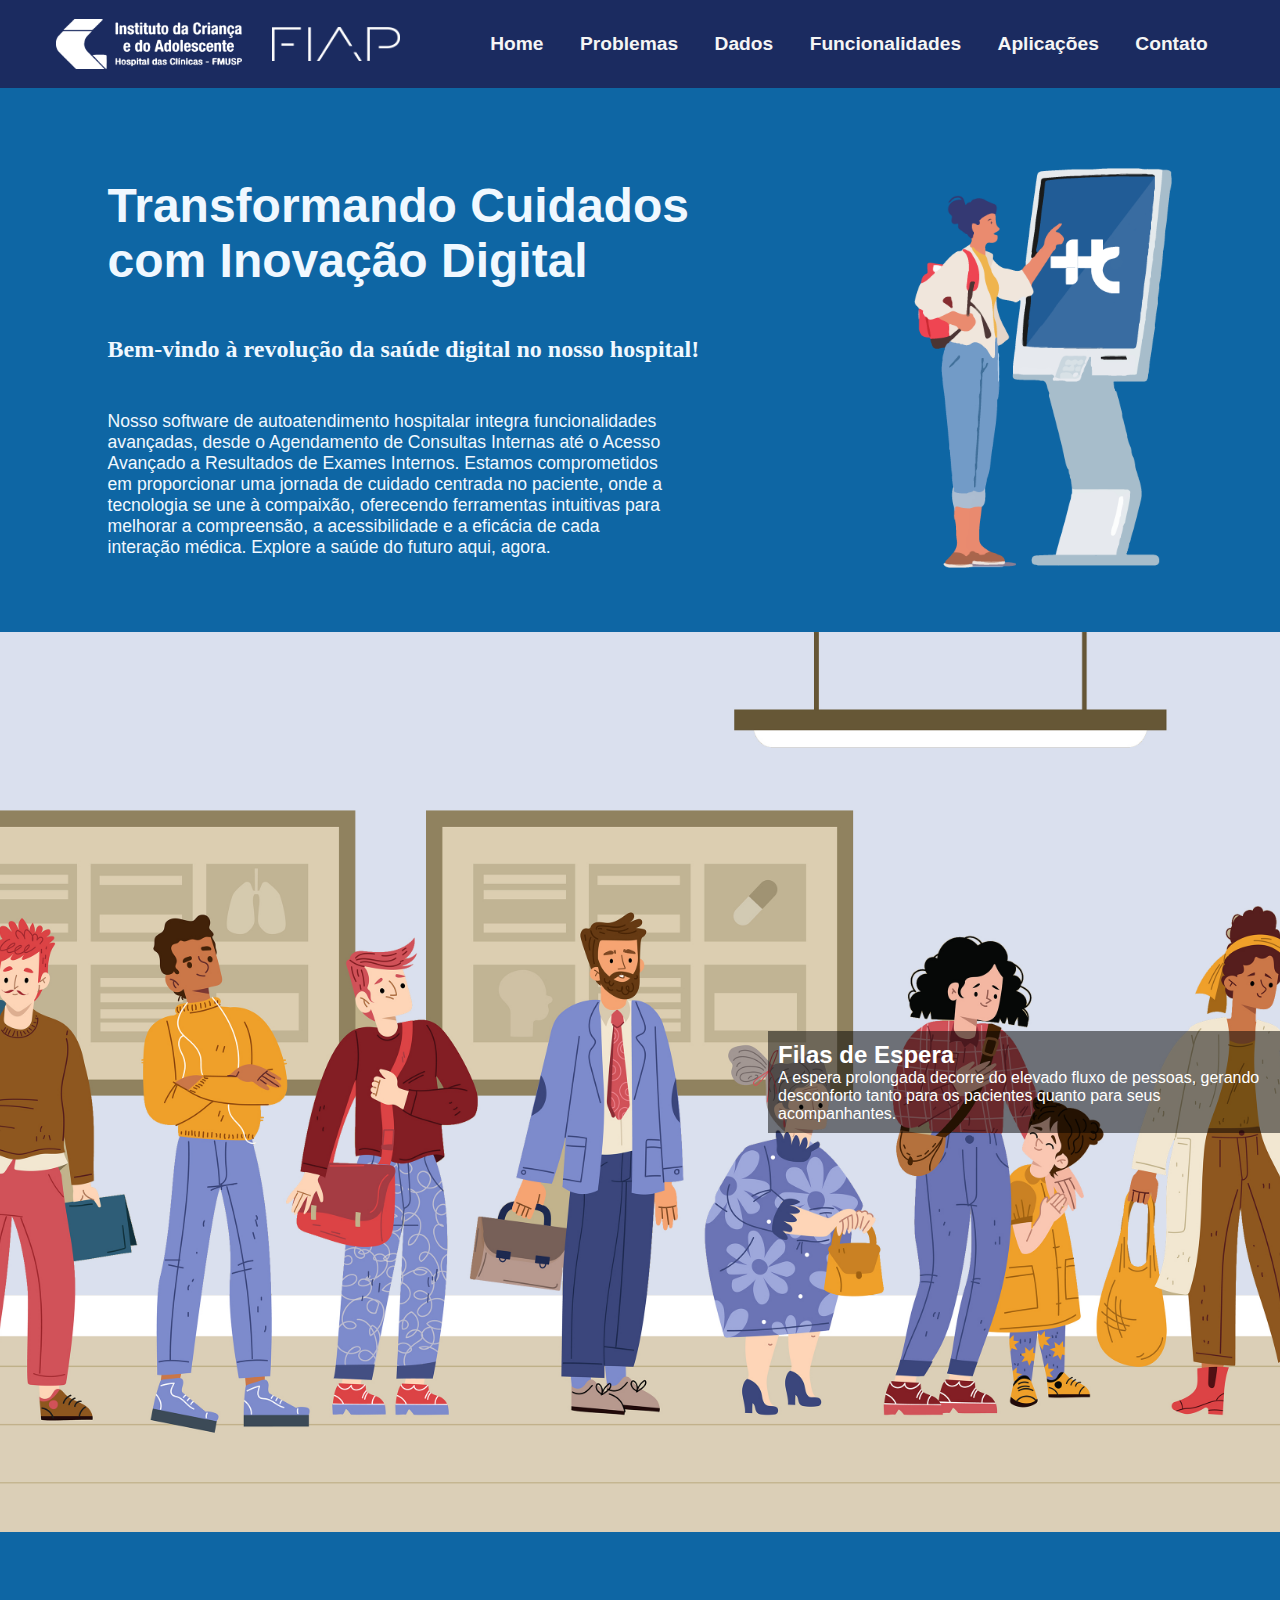
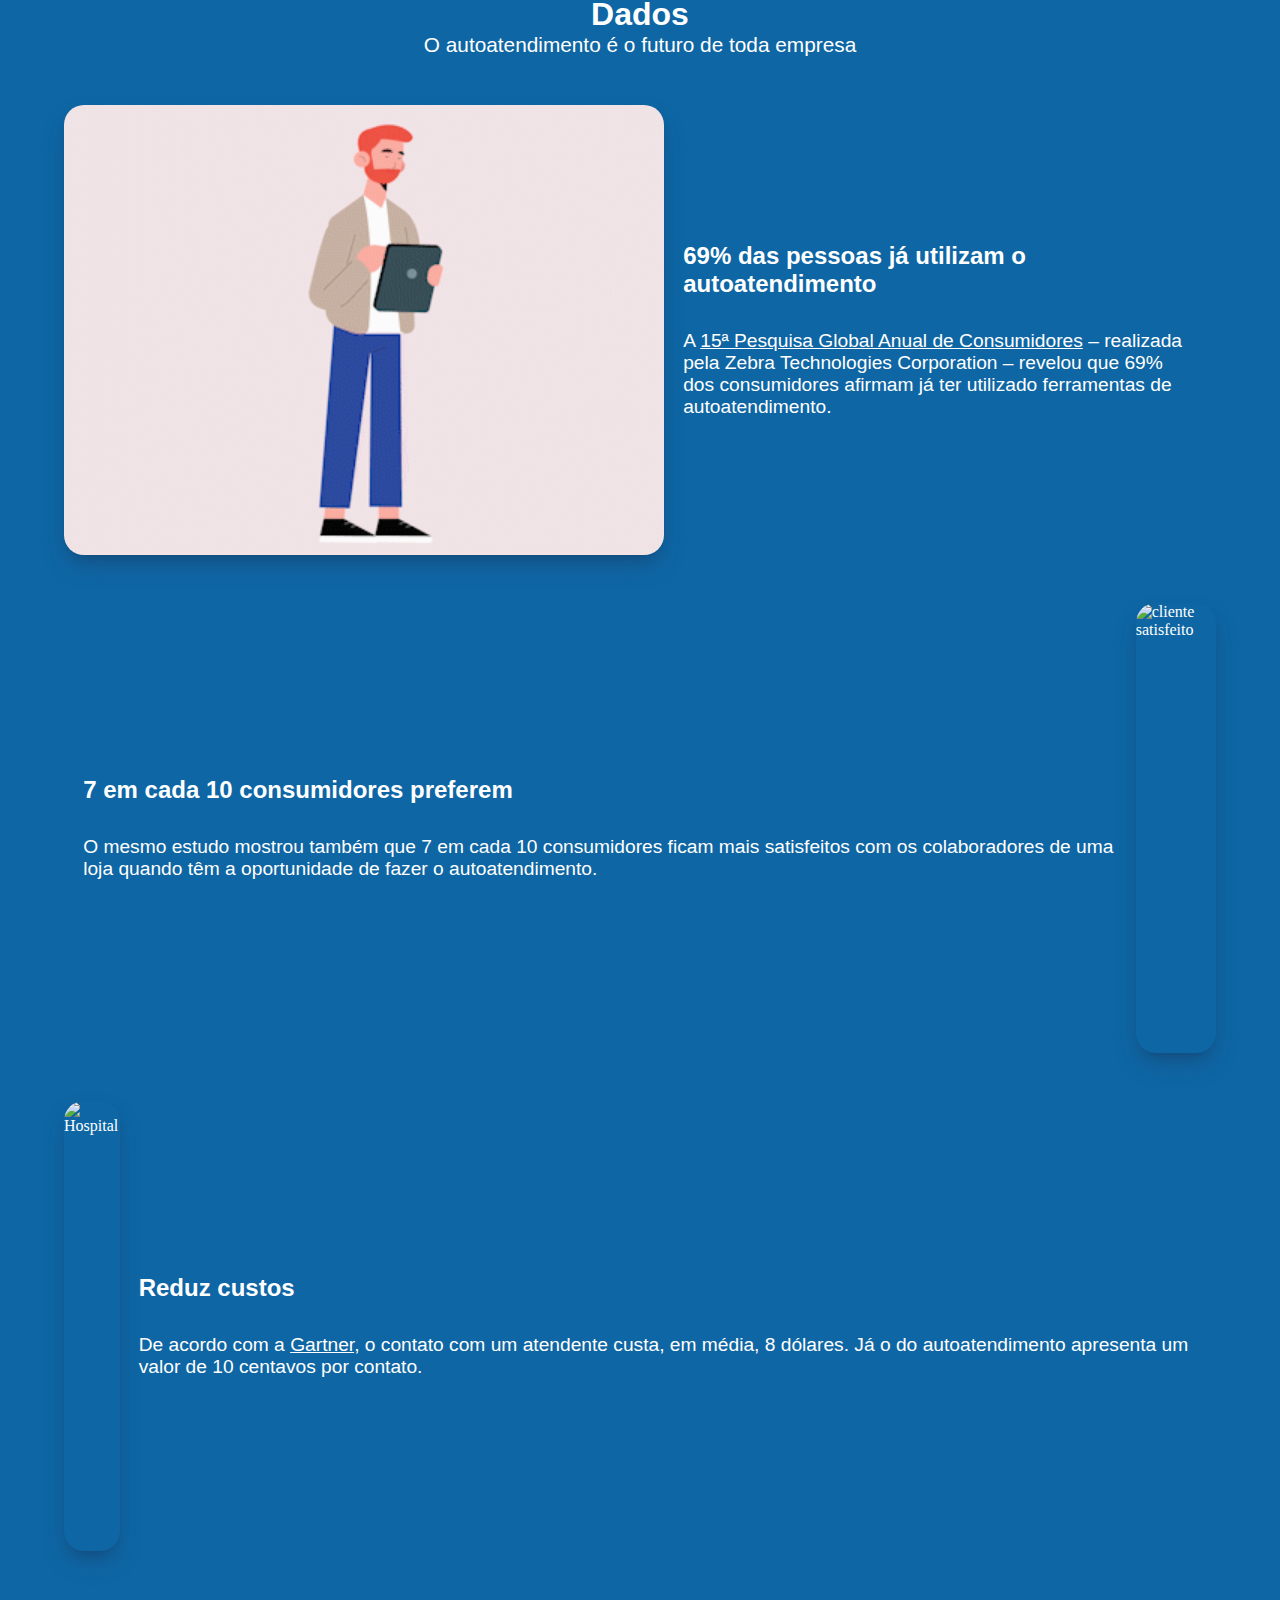
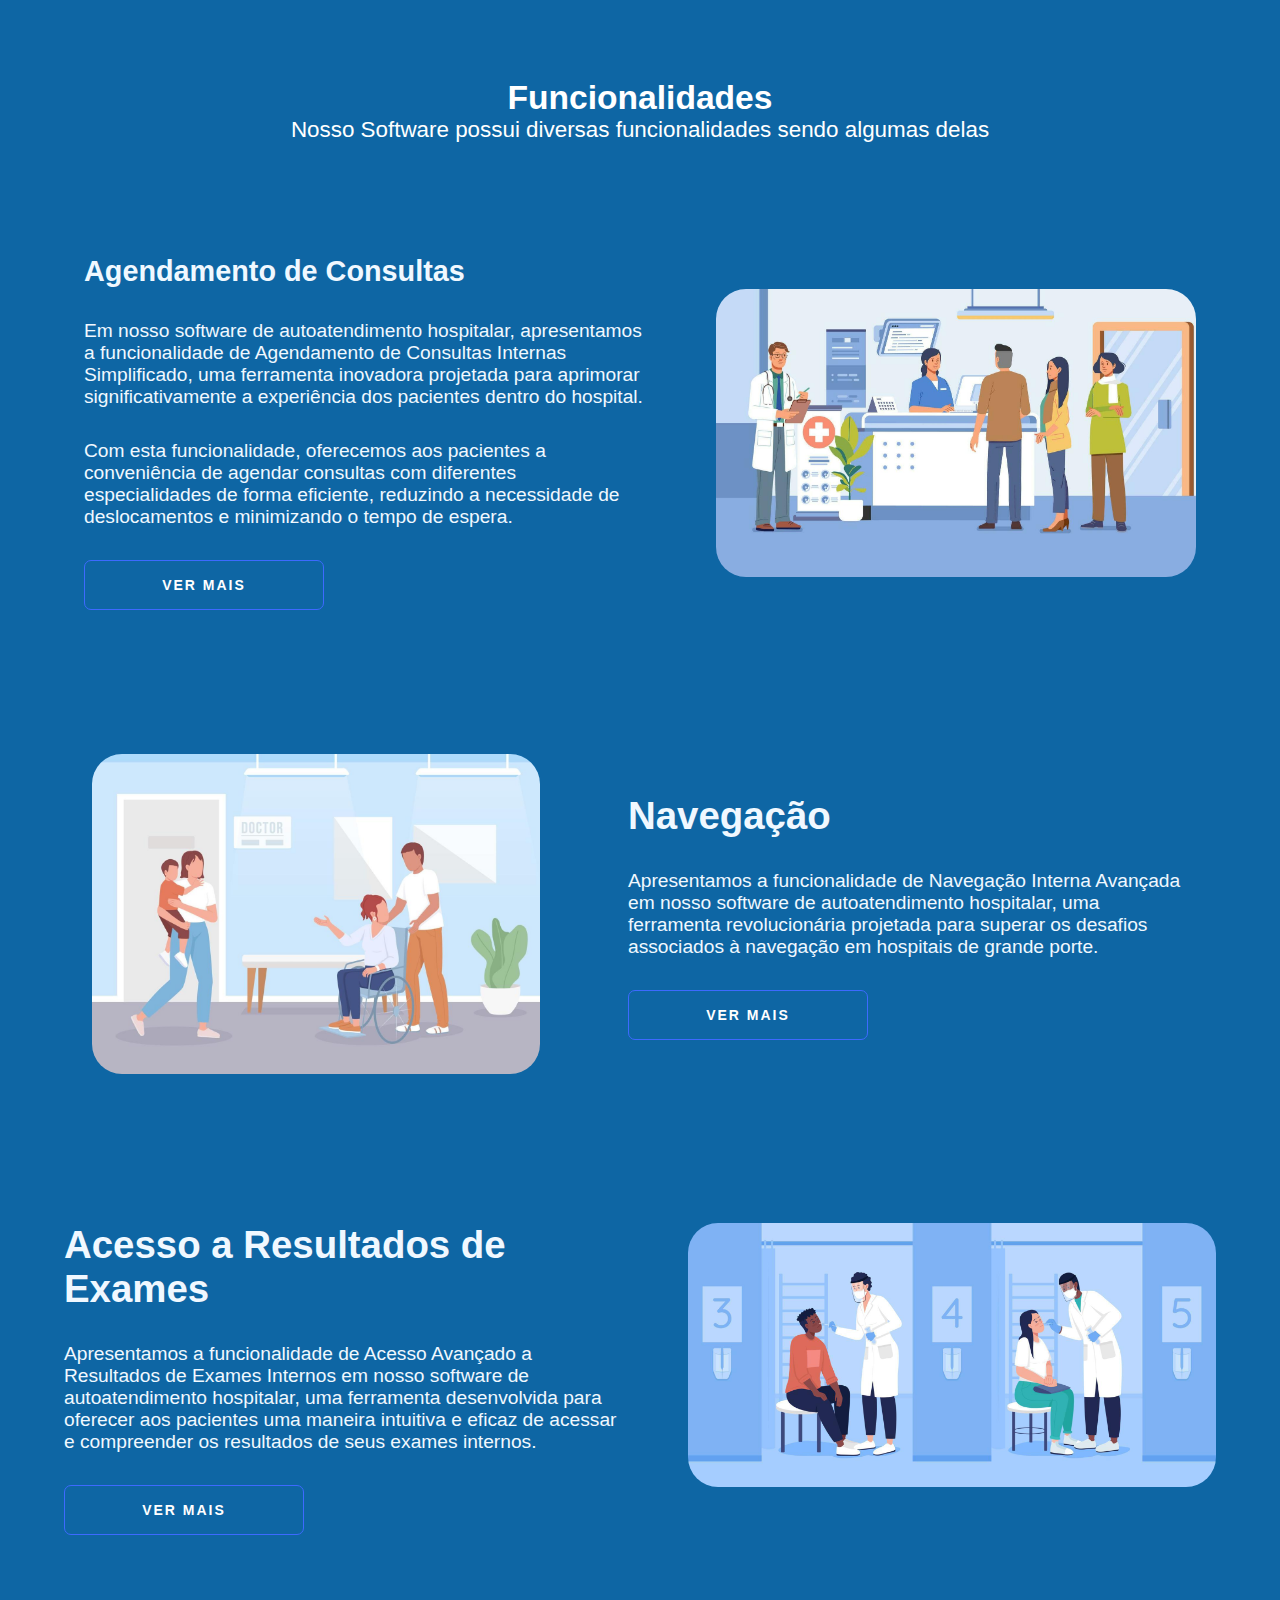
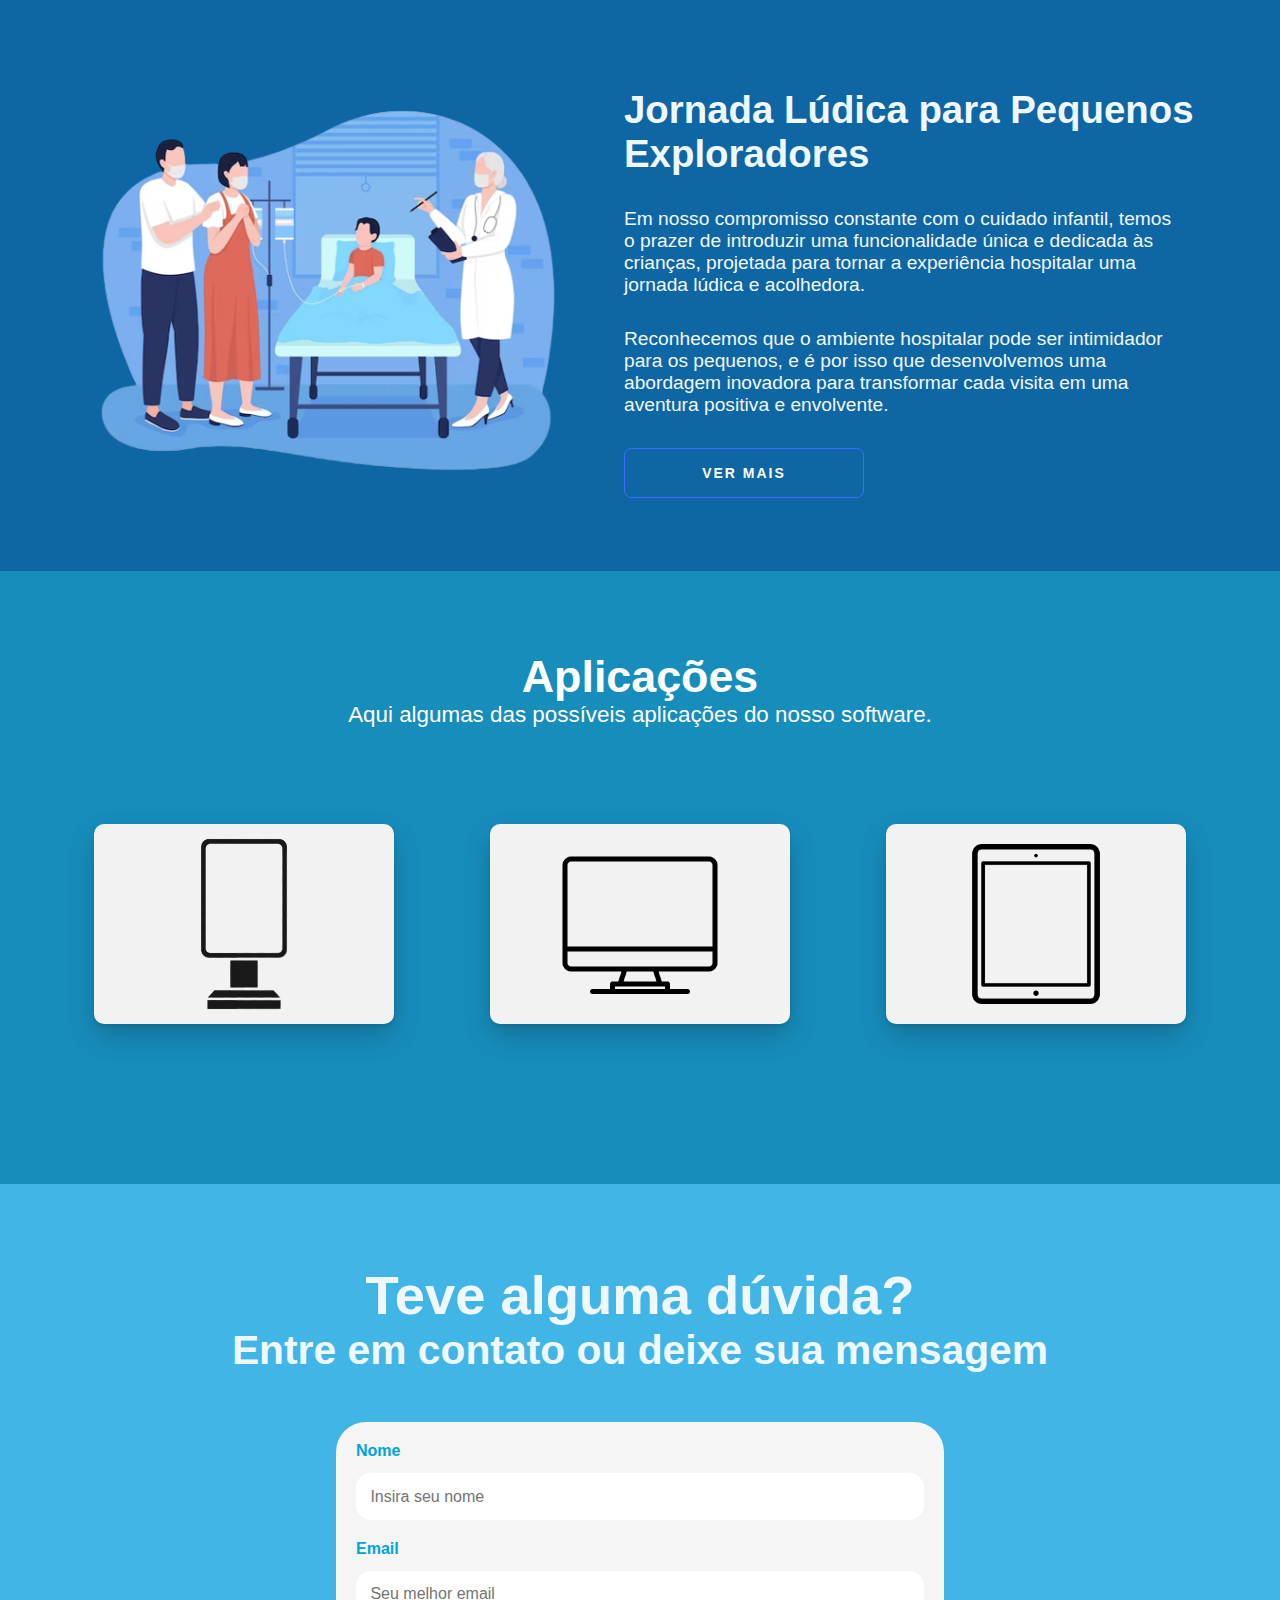
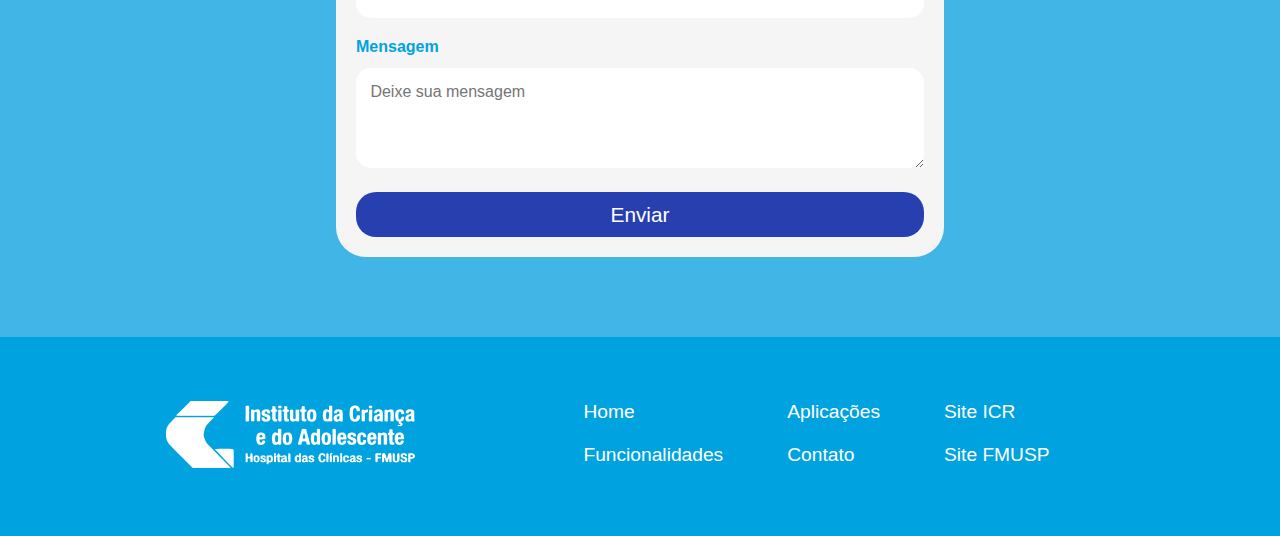
==== commit ce4d417b: "feat: Problemas and Dados added into nav" ====
--- a/index.html
+++ b/index.html
@@ -16,6 +16,8 @@
         
         <div id="menu">
             <a href="#project">Home</a>
+            <a href="#carousel">Problemas</a>
+            <a href="#data">Dados</a>
             <a href="#funcionalidades">Funcionalidades</a>
             <a href="#aplicações">Aplicações</a>
             <a href="#tittle-form">Contato</a>
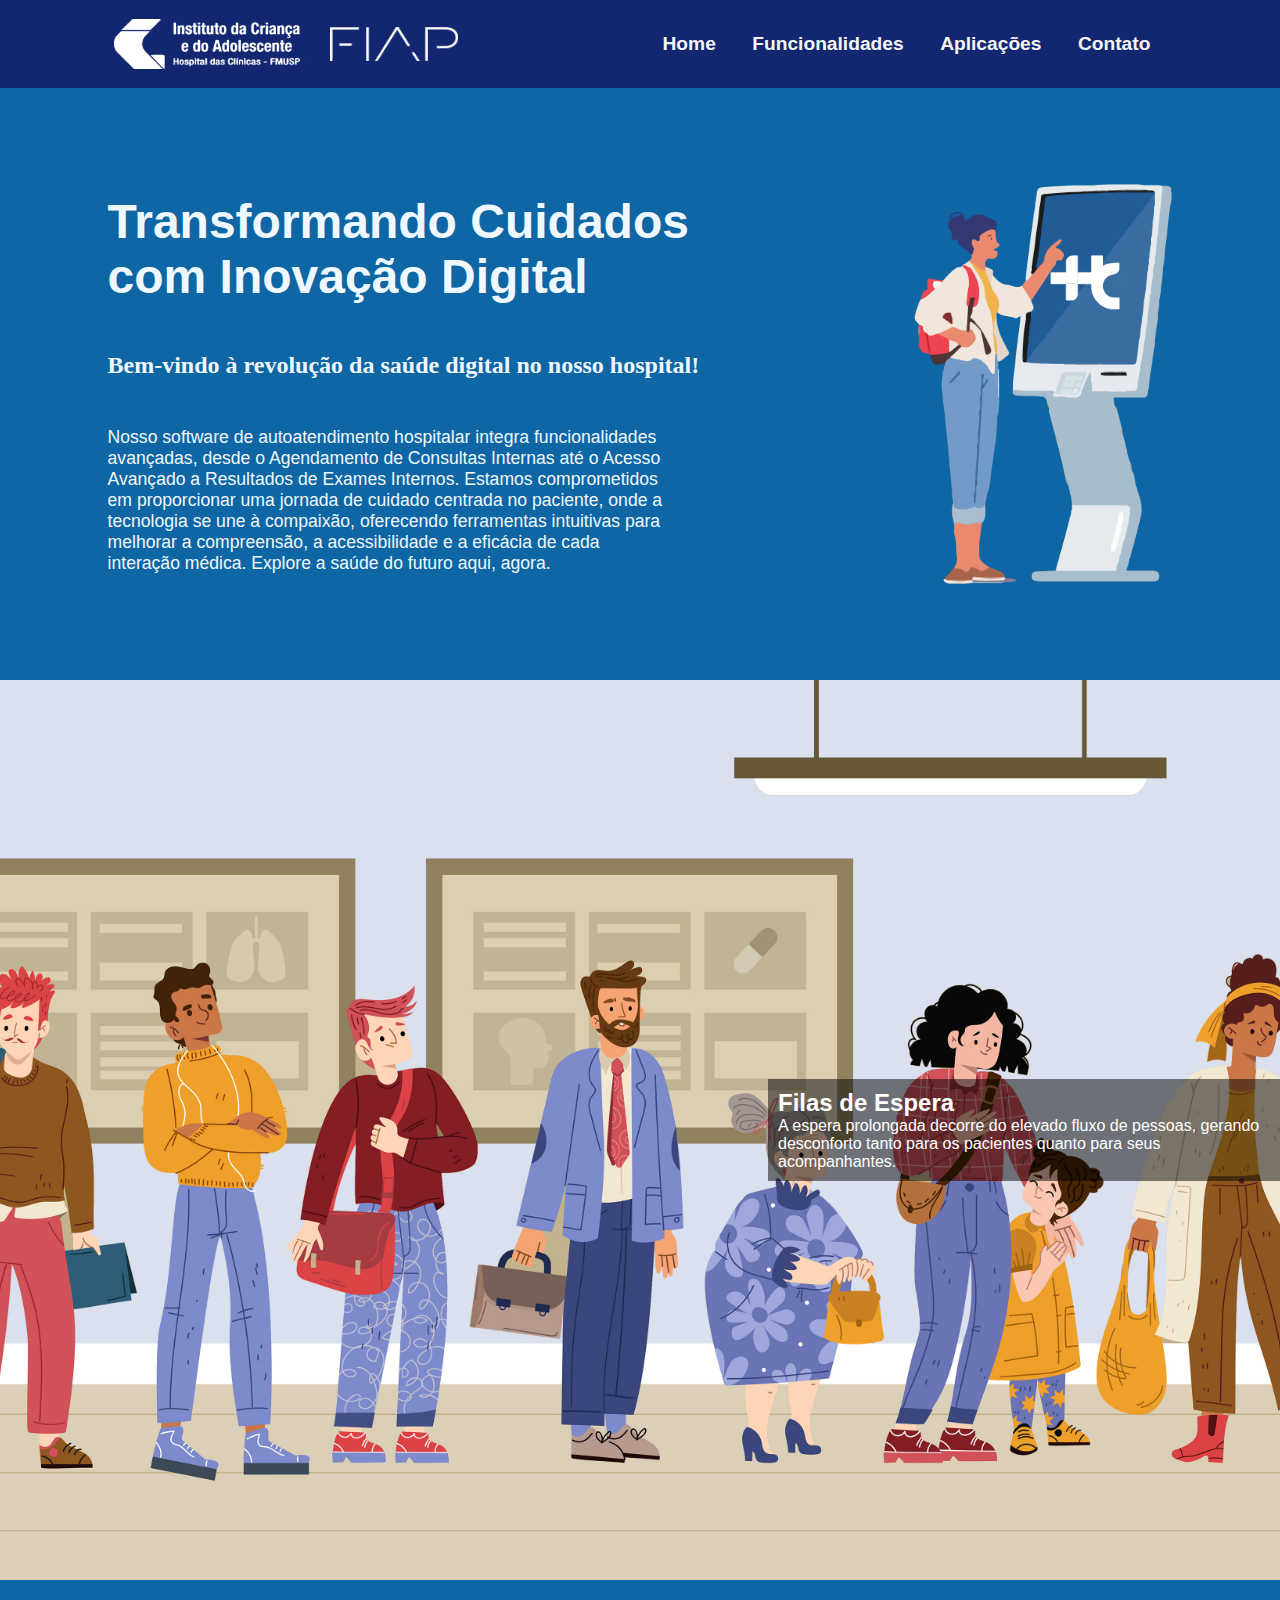
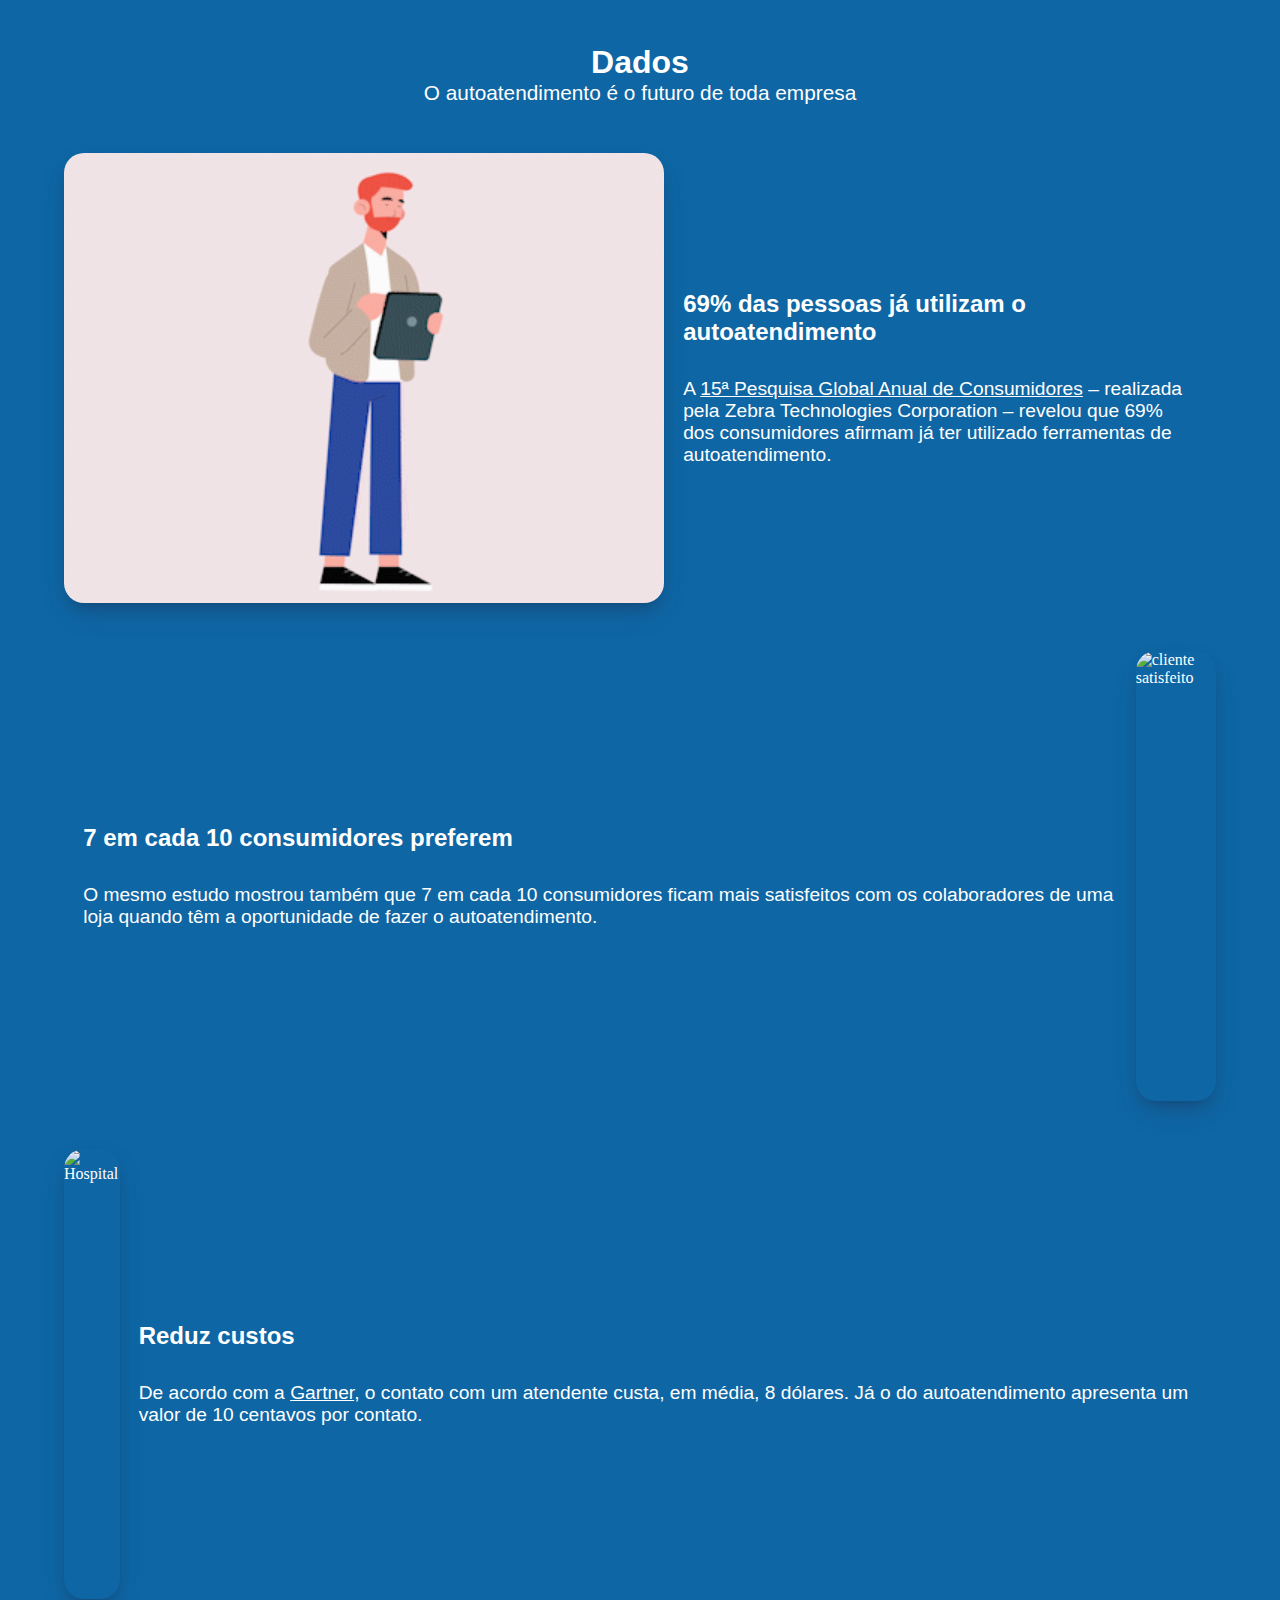
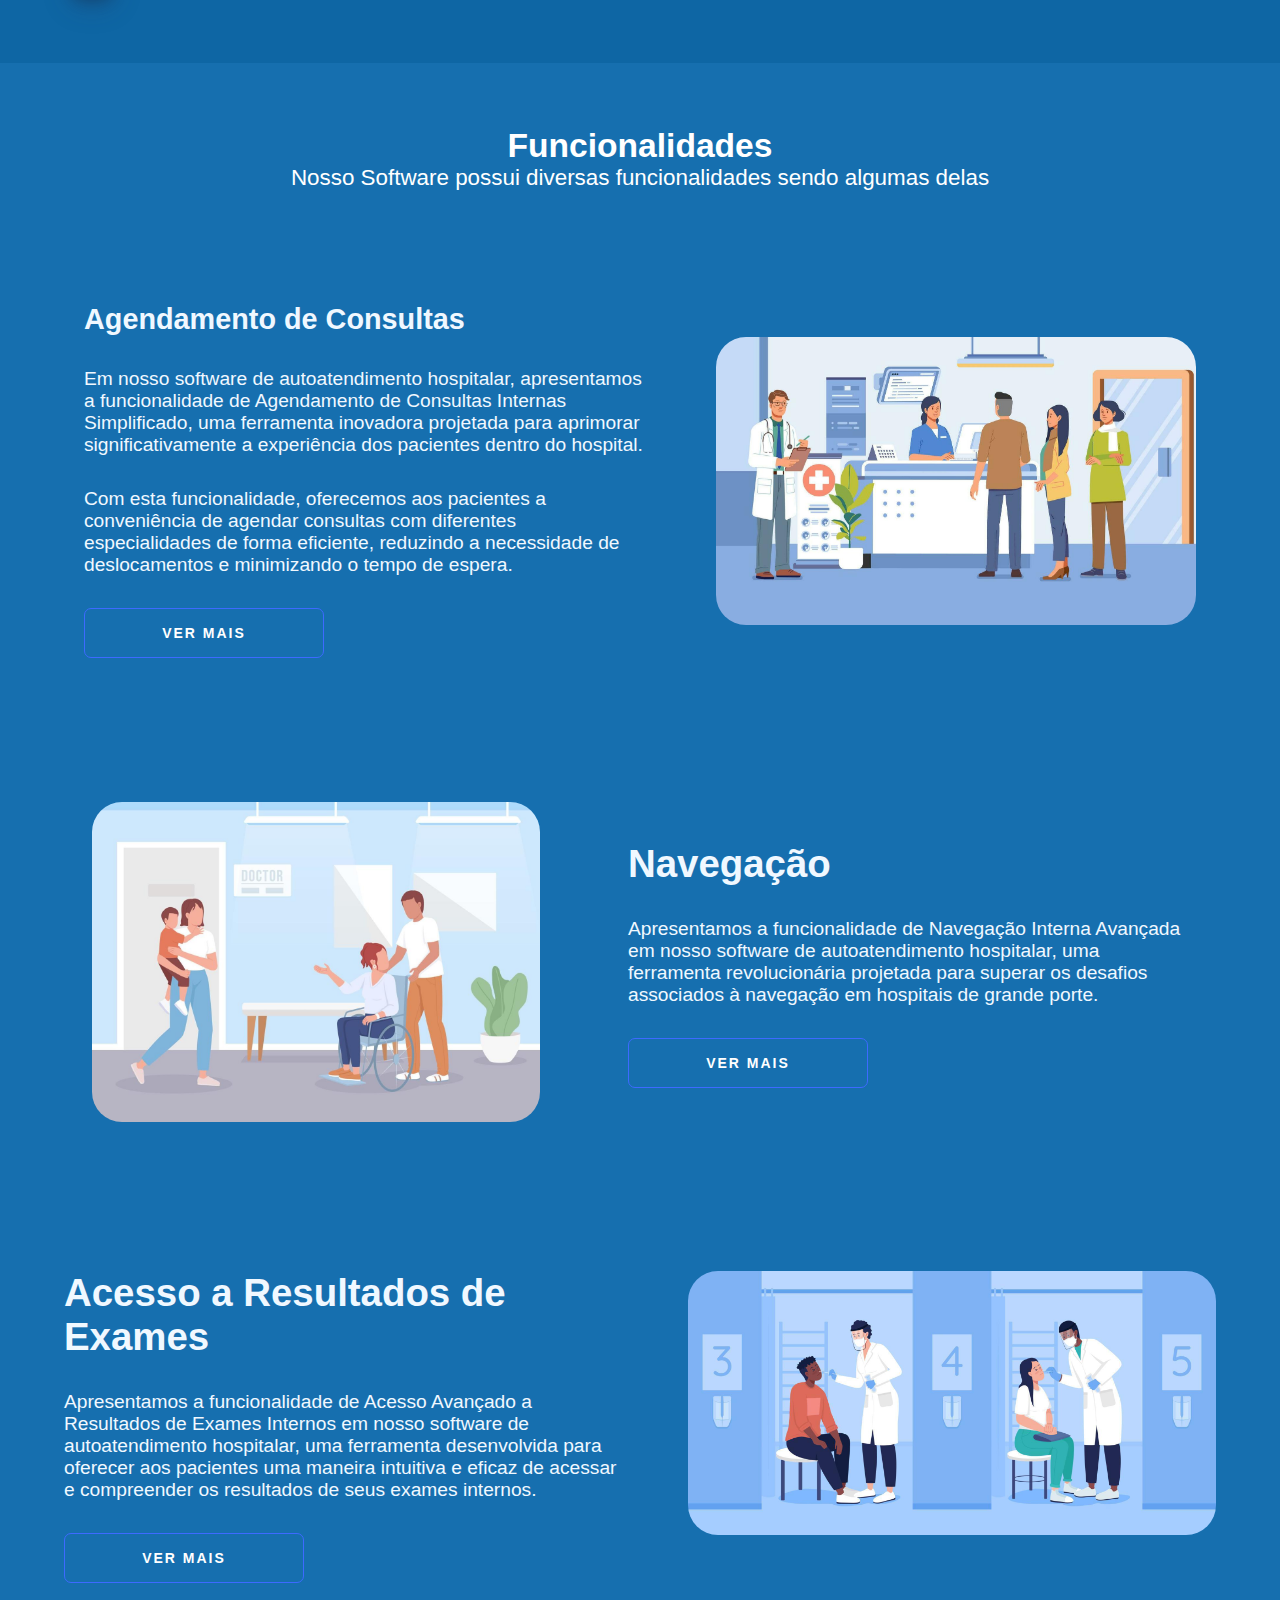
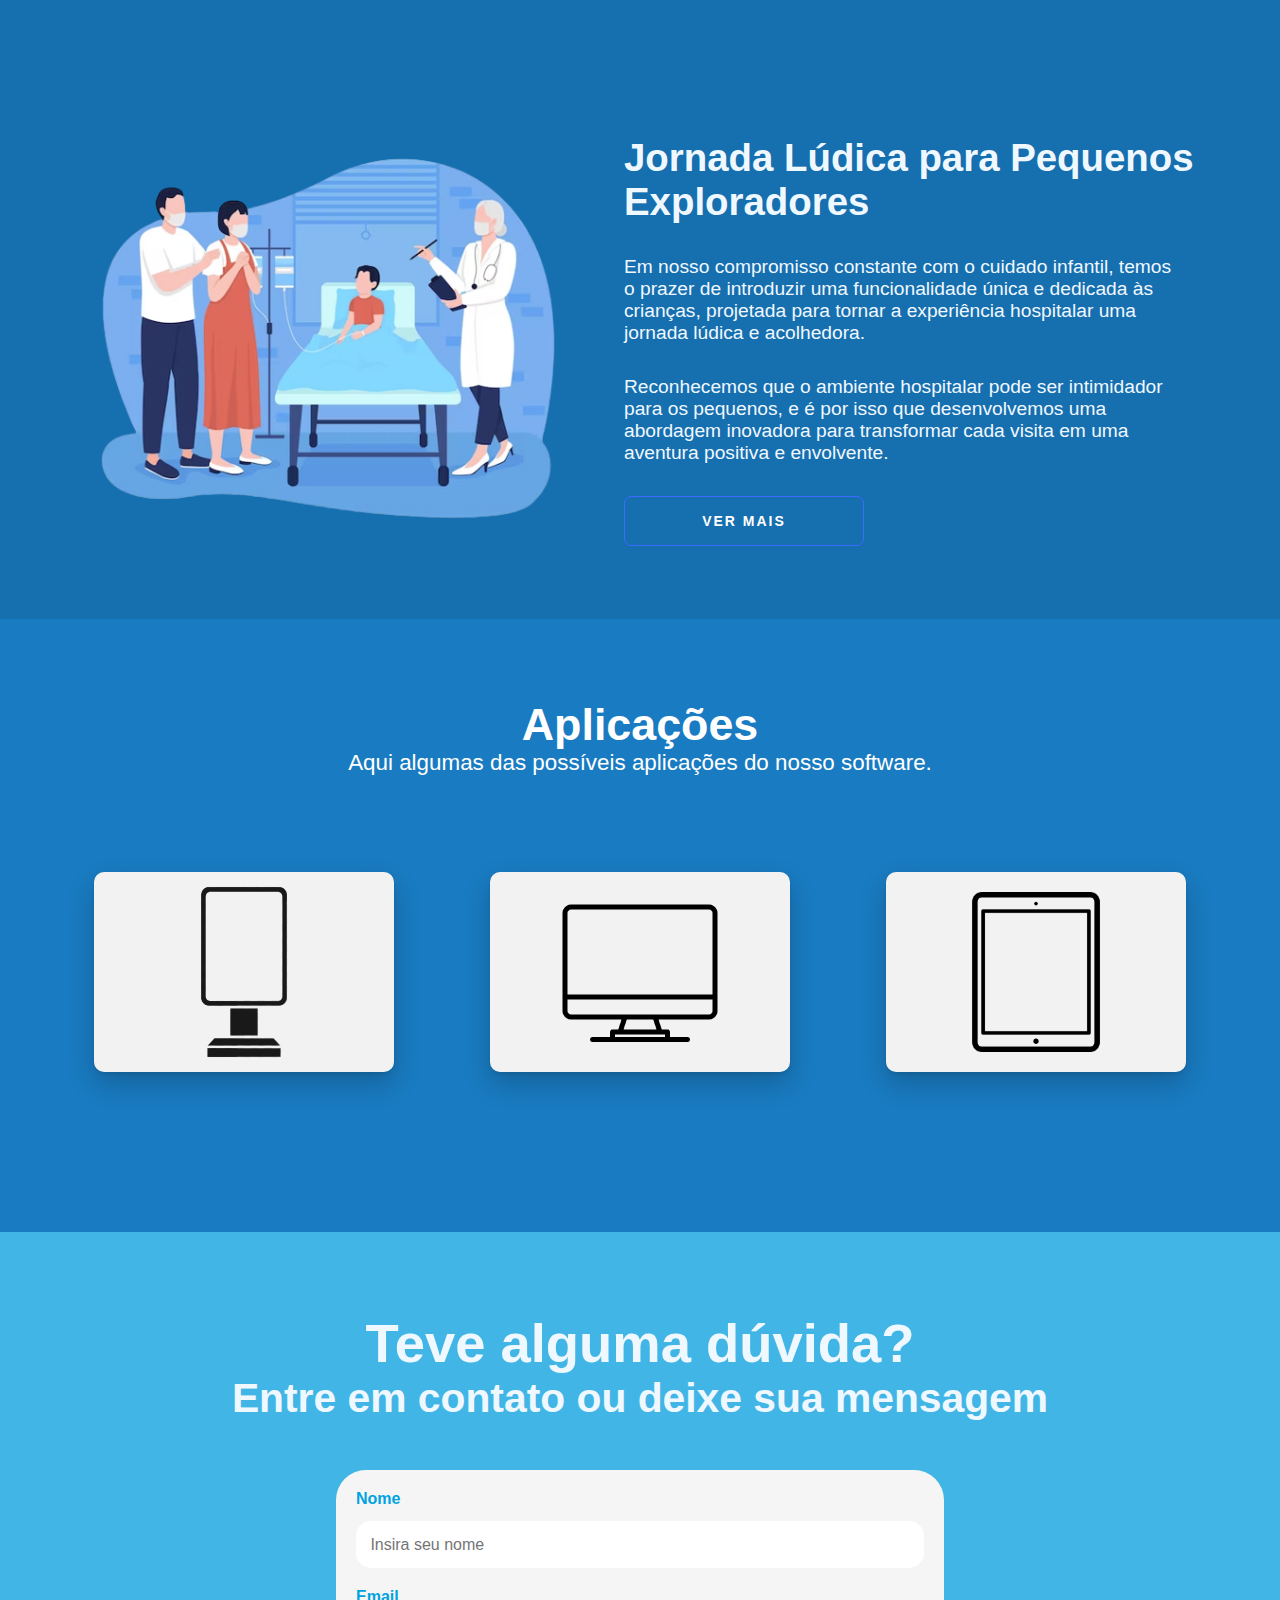
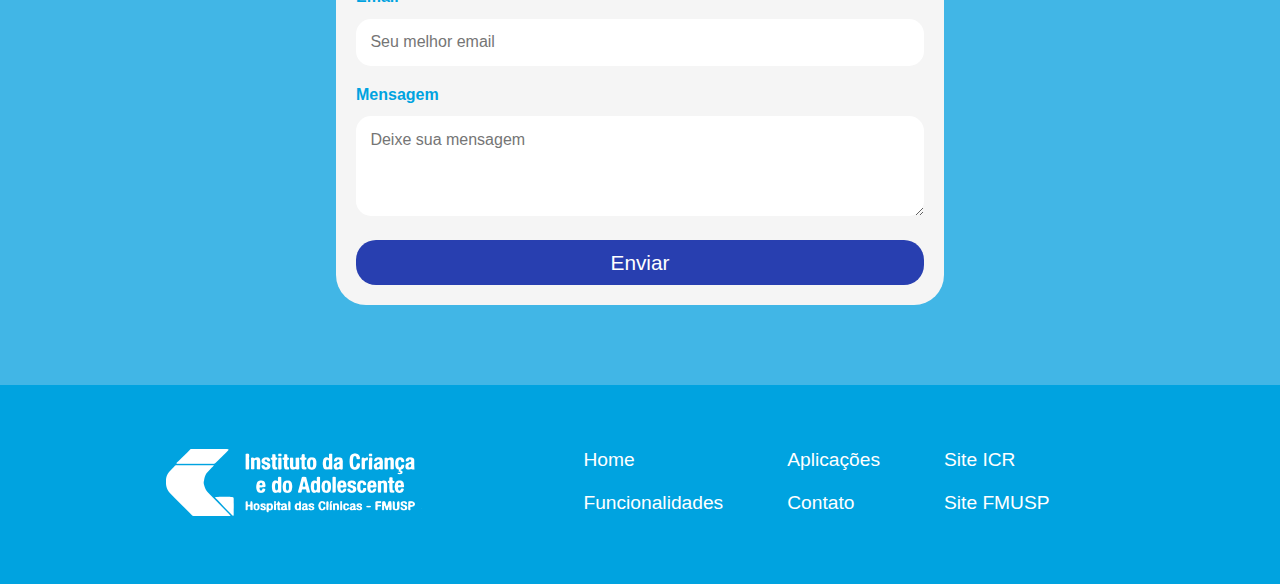
==== commit ad6e47d3: "Feat: Colors" ====
--- a/index.html
+++ b/index.html
@@ -16,8 +16,6 @@
         
         <div id="menu">
             <a href="#project">Home</a>
-            <a href="#carousel">Problemas</a>
-            <a href="#data">Dados</a>
             <a href="#funcionalidades">Funcionalidades</a>
             <a href="#aplicações">Aplicações</a>
             <a href="#tittle-form">Contato</a>
--- a/style.css
+++ b/style.css
@@ -20,7 +20,7 @@
     justify-content: space-around;
     align-items: center;
     padding: 1.2rem;
-    background-color: #1b2b60;
+    background-color: #12276f;
 }
 
 
@@ -51,8 +51,8 @@
     flex-direction: row-reverse;
     align-items: center;
     justify-content: space-around;
-    padding-top: 5rem;
-    padding-bottom: 4rem;
+    padding-top: 6rem;
+    padding-bottom: 6rem;
 }
 
 #totem{
@@ -80,79 +80,6 @@
 
 
 
-
-
-
-#data{
-  display: flex;
-  flex-direction: column;
-  padding: 4rem;
-  gap: 3rem;
-  background-color: rgb(14, 102, 164);
-  color: #fff;
-  overflow: hidden;
-}
-
-#data h2{
-  font-family:'FF Unit Slab Pro', sans-serif;
-  font-size: 2rem;
-  text-align: center;
-}
-
-div#title-data h3{
-  font-family:'FF Unit Slab Pro', sans-serif;
-  font-weight: 500;
-  font-size: 1.3rem;
-  text-align: center;
-}
-
-.data-content{
-  display: flex;
-  flex-direction: row;
-  transform: translateX(200%);
-  transition: transform 0.5s ease;
-}
-
-.data-content:nth-of-type(even){
-  transform: translateX(-200%);
-}
-
-.data-content.show{
-  transform: translateX(0);
-}
-
-.data-text{
-  display: flex;
-  flex-direction: column;
-  justify-content: center;
-  gap: 2rem;
-  padding: 1.2rem;
-}
-
-.data-text a{
-  color: #fff;
-}
-
-.data-text h3{
-  font-size: 1.5rem;
-  font-family: 'FF Unit Slab Pro', sans-serif;
-}
-
-.data-text p{
-  font-size: 1.2rem;
-  font-family: 'FF Unit Slab Pro', sans-serif;
-}
-
-.data-content img{
-  height: 50vh;
-  object-fit: cover;
-  border-radius: 20px;
-  box-shadow: rgba(50, 50, 93, 0.25) 0px 13px 27px -5px, rgba(0, 0, 0, 0.3) 0px 8px 16px -8px;
-}
-
-div.atendimento h3{
-  font-size: 1.8rem;
-}
 
 .carousel {
   position: relative;
@@ -203,13 +130,88 @@
 
 
 
+#data{
+  display: flex;
+  flex-direction: column;
+  padding: 4rem;
+  gap: 3rem;
+  background-color: rgb(14, 102, 164);
+  color: #fff;
+  overflow: hidden;
+}
+
+#data h2{
+  font-family:'FF Unit Slab Pro', sans-serif;
+  font-size: 2rem;
+  text-align: center;
+}
+
+div#title-data h3{
+  font-family:'FF Unit Slab Pro', sans-serif;
+  font-weight: 500;
+  font-size: 1.3rem;
+  text-align: center;
+}
+
+.data-content{
+  display: flex;
+  flex-direction: row;
+  transform: translateX(200%);
+  transition: transform 1s ease;
+}
+
+.data-content:nth-of-type(even){
+  transform: translateX(-200%);
+}
+
+.data-content.show{
+  transform: translateX(0);
+}
+
+.data-text{
+  display: flex;
+  flex-direction: column;
+  justify-content: center;
+  gap: 2rem;
+  padding: 1.2rem;
+}
+
+.data-text a{
+  color: #fff;
+}
+
+.data-text h3{
+  font-size: 1.5rem;
+  font-family: 'FF Unit Slab Pro', sans-serif;
+}
+
+.data-text p{
+  font-size: 1.2rem;
+  font-family: 'FF Unit Slab Pro', sans-serif;
+}
+
+.data-content img{
+  height: 50vh;
+  object-fit: cover;
+  border-radius: 20px;
+  box-shadow: rgba(50, 50, 93, 0.25) 0px 13px 27px -5px, rgba(0, 0, 0, 0.3) 0px 8px 16px -8px;
+}
+
+div.atendimento h3{
+  font-size: 1.8rem;
+}
+
+
+
+
+
 
 
 section#funcionalidades{
   padding-top: 4rem;
   padding-bottom: 7rem;
   padding: 4rem;
-  background-color: rgb(14, 102, 164);
+  background-color: rgb(22, 111, 175);
   display: flex;
   flex-direction: column;
   gap: 7rem;
@@ -340,7 +342,7 @@
 
 
   section#aplicações{
-    background-color: #178dbc;
+    background-color: rgb(25, 123, 193);
     display: flex;
     flex-direction: column;
     gap: 6rem;
